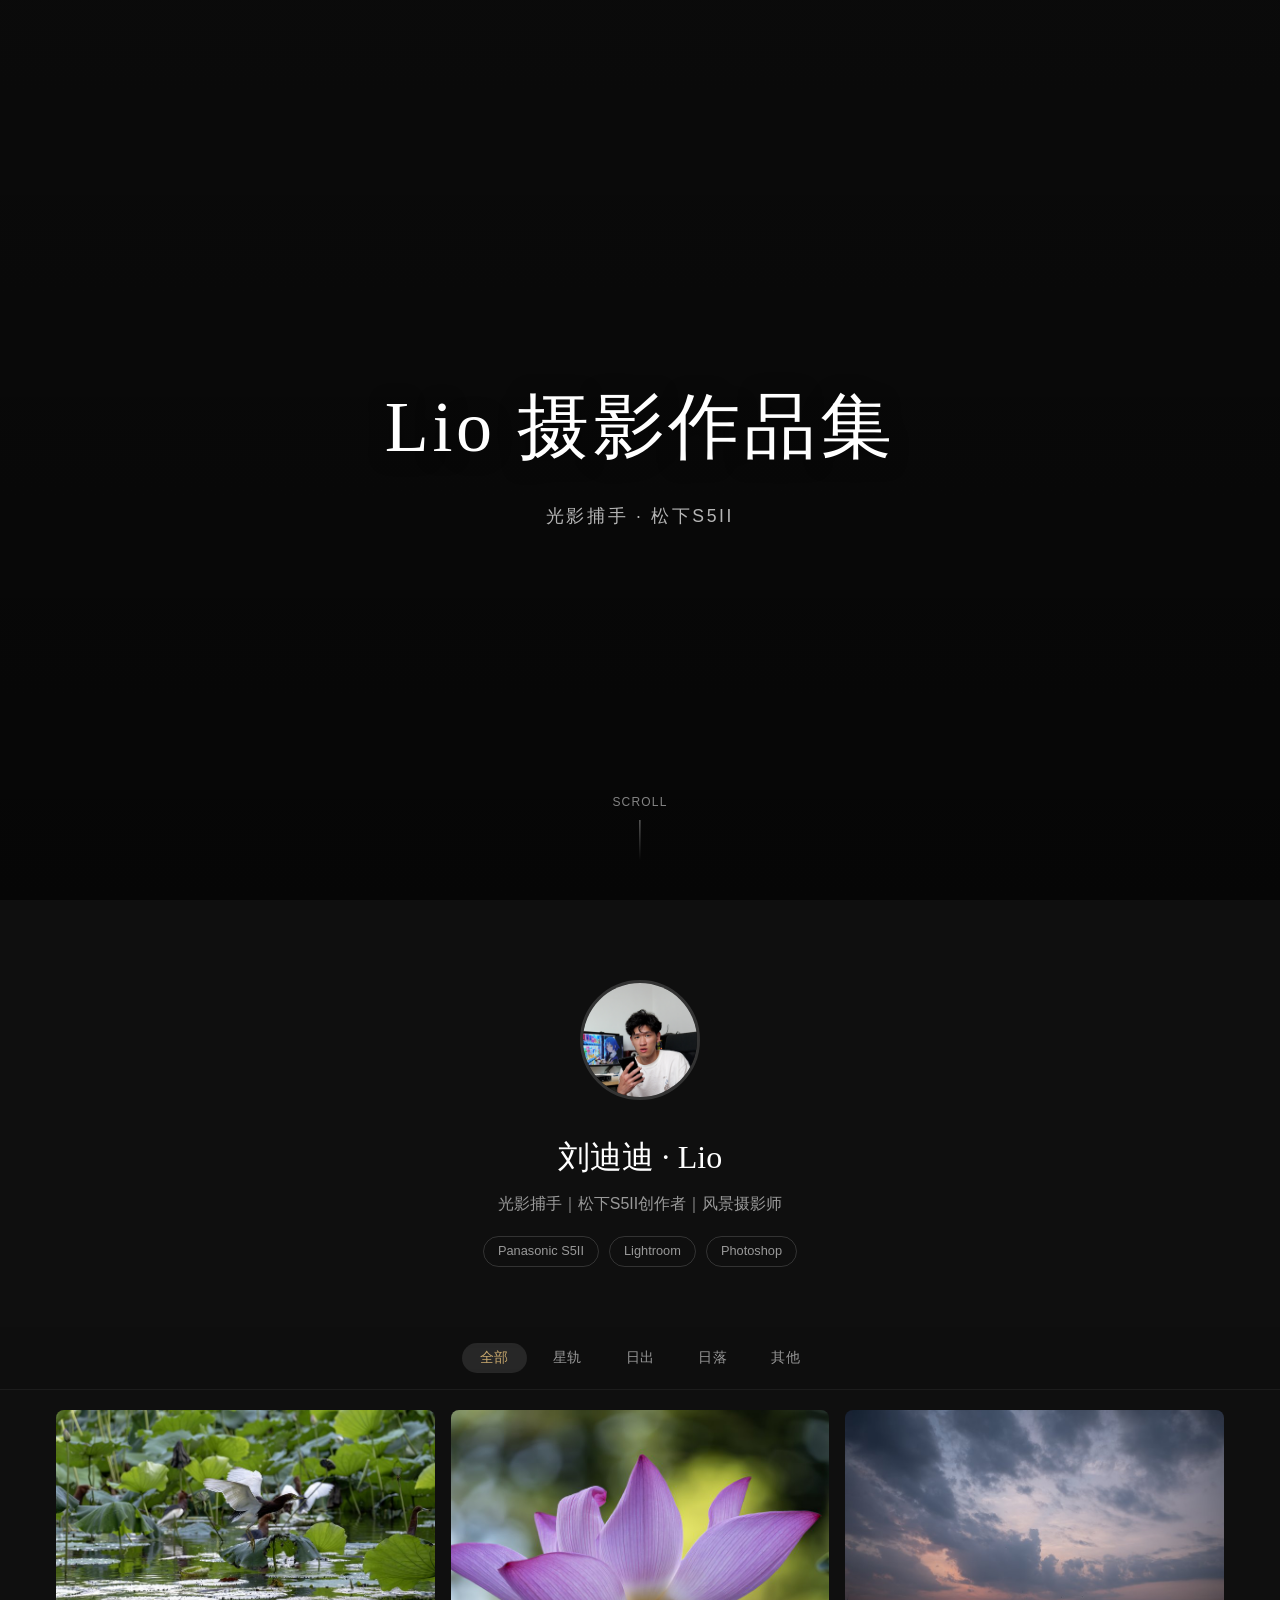
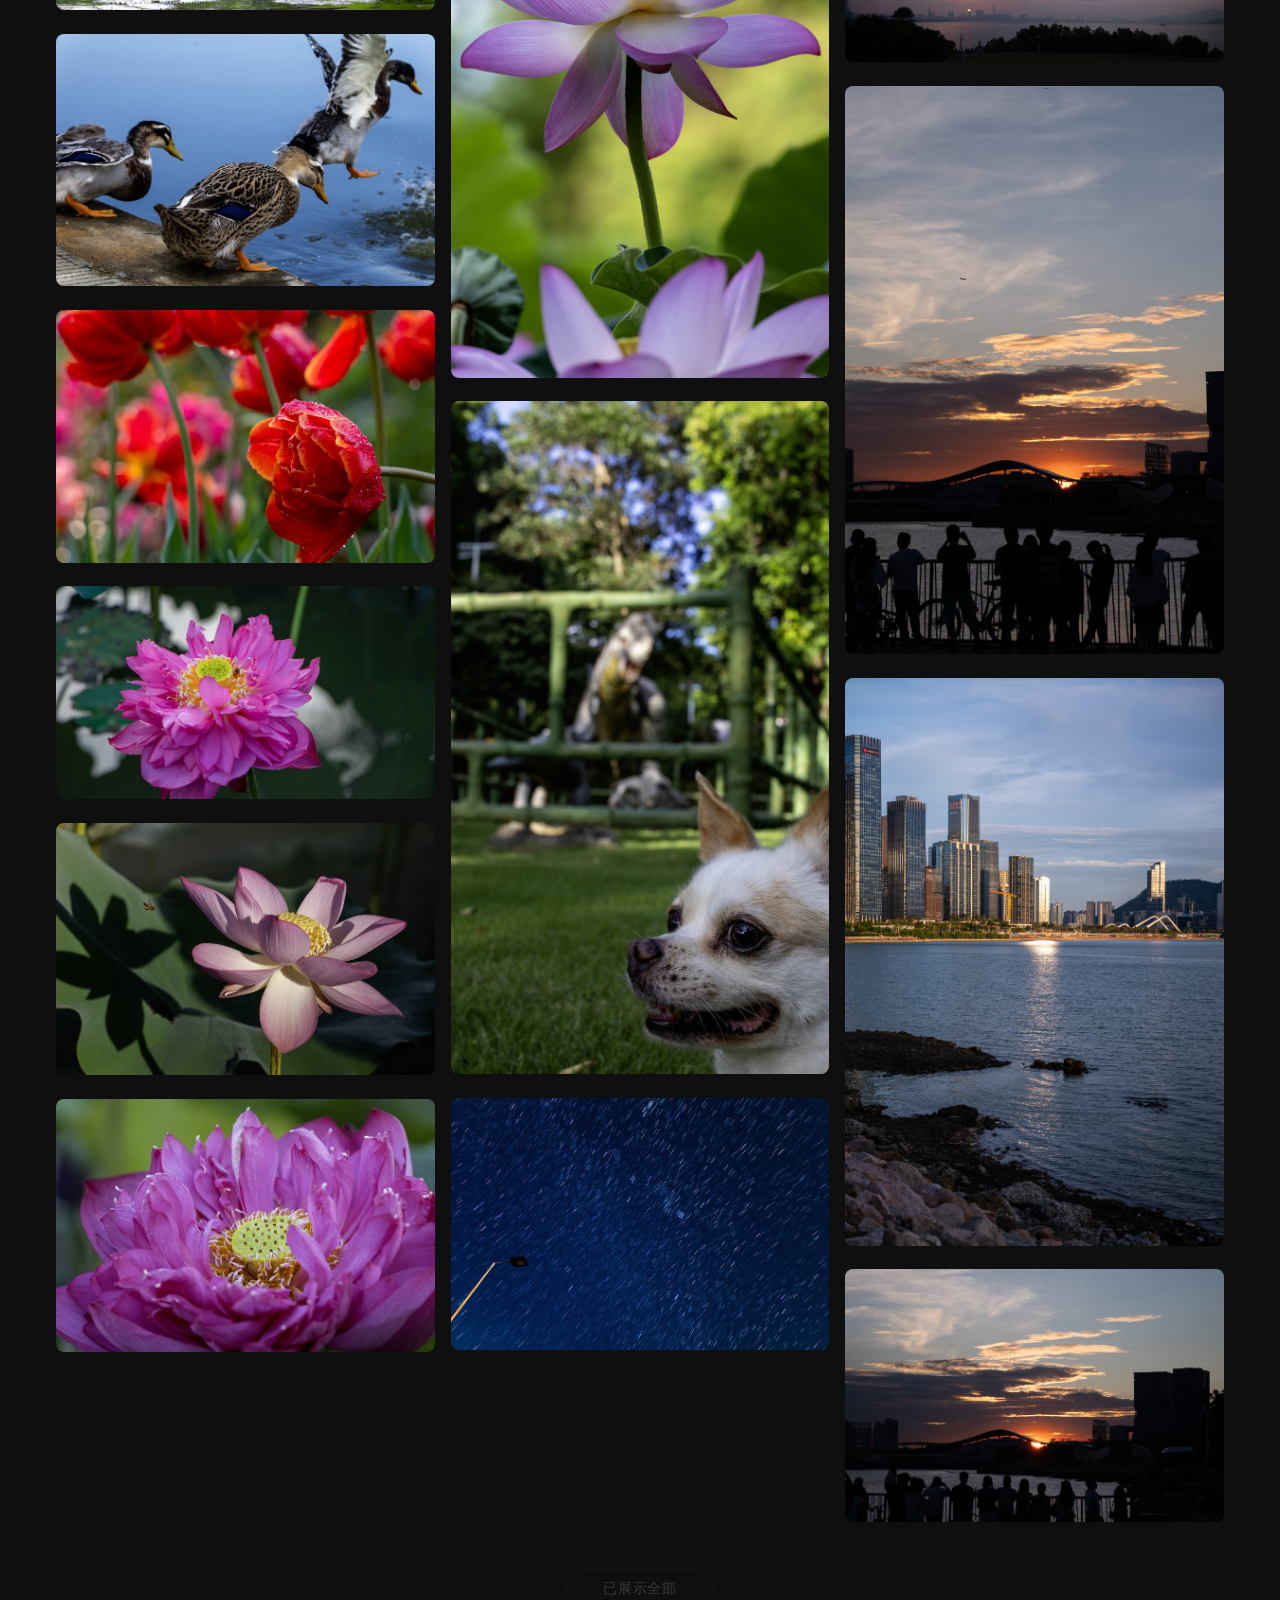
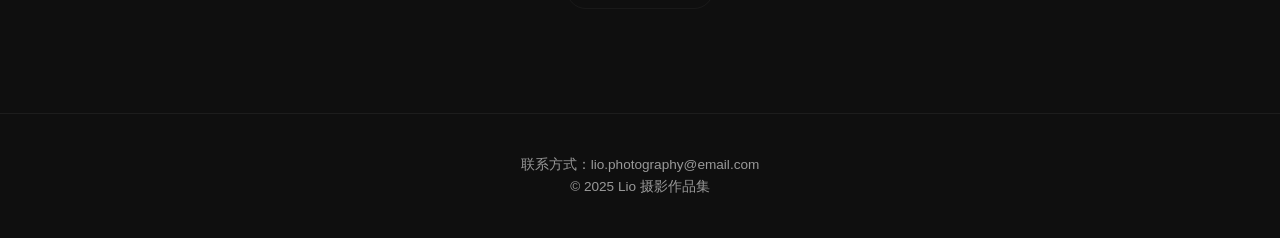
==== index.html @ 70a8d7dc "📷 Initial commit - Lio photography portfolio v2 - Clean/minimalist design with masonry layout - Cate" ====
<!DOCTYPE html>
<html lang="zh-CN">
<head>
  <meta charset="UTF-8">
  <meta name="viewport" content="width=device-width, initial-scale=1.0">
  <title>Lio 摄影作品集</title>
  <link rel="stylesheet" href="assets/style.css">
</head>
<body>

  <!-- Hero -->
  <section class="hero">
    <div class="hero-content">
      <h1>Lio 摄影作品集</h1>
      <p class="hero-subtitle">光影捕手 · 松下S5II</p>
    </div>
    <div class="scroll-hint">
      <span>Scroll</span>
      <div class="scroll-line"></div>
    </div>
  </section>

  <!-- About -->
  <section class="about">
    <img class="avatar" src="avatar.jpg" alt="Lio">
    <h2>刘迪迪 · Lio</h2>
    <p class="tagline">光影捕手｜松下S5II创作者｜风景摄影师</p>
    <div class="gear">
      <span class="gear-tag">Panasonic S5II</span>
      <span class="gear-tag">Lightroom</span>
      <span class="gear-tag">Photoshop</span>
    </div>
  </section>

  <!-- Filter Bar -->
  <div class="filter-bar" id="filterBar"></div>

  <!-- Gallery -->
  <section class="gallery-section">
    <div class="gallery" id="gallery"></div>
    <div class="load-more-wrap" id="loadMoreWrap">
      <button class="load-more-btn" id="loadMoreBtn">加载更多</button>
    </div>
  </section>

  <!-- Lightbox -->
  <div class="lightbox" id="lightbox">
    <button class="lightbox-close">&times;</button>
    <button class="lightbox-prev">&lsaquo;</button>
    <button class="lightbox-next">&rsaquo;</button>
    <img src="" alt="">
    <span class="lightbox-counter"></span>
  </div>

  <!-- Back to Top -->
  <button class="back-to-top" id="backToTop" aria-label="返回顶部">&uarr;</button>

  <!-- Footer -->
  <footer>
    <p>联系方式：<a href="mailto:lio.photography@email.com">lio.photography@email.com</a></p>
    <p>&copy; 2025 Lio 摄影作品集</p>
  </footer>

  <script src="assets/script.js"></script>
</body>
</html>
---- assets/style.css ----
/* === CSS Variables === */
:root {
  --bg: #0f0f0f;
  --card-bg: #1a1a1a;
  --text: #cccccc;
  --text-light: #999999;
  --text-heading: #ffffff;
  --accent: #c9a96e;
  --gap: 16px;
  --max-width: 1200px;
}

/* === Reset & Base === */
*, *::before, *::after { box-sizing: border-box; margin: 0; padding: 0; }

html { scroll-behavior: smooth; }

body {
  font-family: -apple-system, BlinkMacSystemFont, "Segoe UI", "PingFang SC", "Microsoft YaHei", sans-serif;
  background: var(--bg);
  color: var(--text);
  line-height: 1.6;
  -webkit-font-smoothing: antialiased;
}

a { color: inherit; text-decoration: none; }

/* === Hero === */
.hero {
  height: 100vh;
  background: url('../images/best2025.jpg') center/cover no-repeat;
  background-attachment: fixed;
  position: relative;
  display: flex;
  flex-direction: column;
  justify-content: center;
  align-items: center;
}

.hero::before {
  content: '';
  position: absolute;
  inset: 0;
  background: linear-gradient(to bottom, rgba(0,0,0,0.3), rgba(0,0,0,0.6));
}

.hero-content {
  position: relative;
  text-align: center;
  z-index: 1;
}

.hero h1 {
  font-family: Georgia, "Noto Serif SC", "Songti SC", serif;
  font-size: clamp(2.5rem, 6vw, 4.5rem);
  font-weight: 400;
  color: #fff;
  letter-spacing: 0.05em;
  text-shadow: 0 2px 20px rgba(0,0,0,0.5);
}

.hero-subtitle {
  margin-top: 16px;
  font-size: 1.1rem;
  color: rgba(255,255,255,0.7);
  letter-spacing: 0.15em;
}

.scroll-hint {
  position: absolute;
  bottom: 40px;
  left: 50%;
  transform: translateX(-50%);
  z-index: 1;
  display: flex;
  flex-direction: column;
  align-items: center;
  gap: 8px;
  animation: float 2s ease-in-out infinite;
  cursor: pointer;
}

.scroll-hint span {
  font-size: 0.75rem;
  letter-spacing: 0.1em;
  color: rgba(255,255,255,0.5);
  text-transform: uppercase;
}

.scroll-line {
  width: 1px;
  height: 40px;
  background: linear-gradient(to bottom, rgba(255,255,255,0.5), transparent);
}

@keyframes float {
  0%, 100% { transform: translateX(-50%) translateY(0); }
  50% { transform: translateX(-50%) translateY(8px); }
}

/* === About === */
.about {
  text-align: center;
  padding: 80px 20px 60px;
}

.about .avatar {
  width: 120px;
  height: 120px;
  border-radius: 50%;
  object-fit: cover;
  border: 3px solid rgba(255,255,255,0.15);
  margin-bottom: 24px;
}

.about h2 {
  font-family: Georgia, "Noto Serif SC", serif;
  font-size: 2rem;
  font-weight: 400;
  color: var(--text-heading);
  margin-bottom: 8px;
}

.about .tagline {
  color: var(--text-light);
  font-size: 1rem;
  margin-bottom: 20px;
}

.about .gear {
  display: inline-flex;
  gap: 10px;
  flex-wrap: wrap;
  justify-content: center;
}

.about .gear-tag {
  padding: 4px 14px;
  border: 1px solid rgba(255,255,255,0.15);
  border-radius: 100px;
  font-size: 0.8rem;
  color: var(--text-light);
}

/* === Filter Bar === */
.filter-bar {
  position: sticky;
  top: 0;
  z-index: 10;
  display: flex;
  justify-content: center;
  gap: 8px;
  padding: 16px 20px;
  background: rgba(15,15,15,0.85);
  backdrop-filter: blur(12px);
  -webkit-backdrop-filter: blur(12px);
  border-bottom: 1px solid rgba(255,255,255,0.06);
  flex-wrap: wrap;
  transition: box-shadow 0.3s;
}

.filter-bar.scrolled {
  box-shadow: 0 1px 20px rgba(0,0,0,0.5);
}

.filter-btn {
  padding: 6px 18px;
  border: none;
  background: transparent;
  color: var(--text-light);
  font-size: 0.85rem;
  cursor: pointer;
  border-radius: 100px;
  letter-spacing: 0.03em;
  transition: all 0.25s;
  font-family: inherit;
}

.filter-btn:hover { color: #fff; }

.filter-btn.active {
  background: rgba(255,255,255,0.1);
  color: var(--accent);
}

/* === Gallery === */
.gallery-section {
  padding: 20px var(--gap);
  max-width: var(--max-width);
  margin: 0 auto;
}

.gallery {
  column-count: 3;
  column-gap: var(--gap);
}

@media (max-width: 900px) {
  .gallery { column-count: 2; }
}

@media (max-width: 560px) {
  .gallery { column-count: 1; }
}

.gallery-item {
  -webkit-column-break-inside: avoid;
  page-break-inside: avoid;
  break-inside: avoid;
  display: inline-block;
  width: 100%;
  margin-bottom: var(--gap);
  position: relative;
  border-radius: 8px;
  overflow: hidden;
  cursor: pointer;
  background: linear-gradient(90deg, #1a1a1a 25%, #222 50%, #1a1a1a 75%);
  background-size: 200% 100%;
  animation: shimmer 1.5s infinite;
  transition: opacity 0.4s, transform 0.4s;
  min-height: 200px;
}

.gallery-item.loaded {
  animation: none;
  background: var(--card-bg);
}

.gallery-item.hidden {
  opacity: 0;
  transform: translateY(12px);
  pointer-events: none;
}

.gallery-item img {
  width: 100%;
  height: auto;
  display: block;
  transition: transform 0.5s, opacity 0.3s;
  opacity: 0;
}

.gallery-item img.loaded {
  opacity: 1;
}

@keyframes shimmer {
  0% { background-position: -200% 0; }
  100% { background-position: 200% 0; }
}

.gallery-item:hover img {
  transform: scale(1.04);
}

.gallery-item .overlay {
  position: absolute;
  inset: 0;
  background: linear-gradient(to top, rgba(0,0,0,0.7) 0%, transparent 50%);
  opacity: 0;
  transition: opacity 0.3s;
  display: flex;
  align-items: flex-end;
  padding: 20px;
}

.gallery-item:hover .overlay {
  opacity: 1;
}

.overlay .info {
  color: #fff;
}

.overlay .info .title {
  font-size: 1rem;
  font-weight: 500;
}

.overlay .info .date {
  font-size: 0.75rem;
  color: rgba(255,255,255,0.6);
  margin-top: 2px;
}

/* === Lightbox === */
.lightbox {
  position: fixed;
  inset: 0;
  z-index: 100;
  background: rgba(0,0,0,0.92);
  display: flex;
  justify-content: center;
  align-items: center;
  opacity: 0;
  visibility: hidden;
  transition: opacity 0.3s, visibility 0.3s;
  backdrop-filter: blur(8px);
}

.lightbox.open {
  opacity: 1;
  visibility: visible;
}

.lightbox img {
  max-width: 90vw;
  max-height: 85vh;
  object-fit: contain;
  border-radius: 4px;
  box-shadow: 0 4px 60px rgba(0,0,0,0.6);
}

.lightbox-close {
  position: absolute;
  top: 20px;
  right: 24px;
  font-size: 2rem;
  color: rgba(255,255,255,0.7);
  background: none;
  border: none;
  cursor: pointer;
  z-index: 2;
  transition: color 0.2s;
  line-height: 1;
}

.lightbox-close:hover { color: #fff; }

.lightbox-prev,
.lightbox-next {
  position: absolute;
  top: 50%;
  transform: translateY(-50%);
  font-size: 2rem;
  color: rgba(255,255,255,0.6);
  background: none;
  border: none;
  cursor: pointer;
  padding: 20px;
  transition: color 0.2s;
  z-index: 2;
}

.lightbox-prev:hover,
.lightbox-next:hover { color: #fff; }

.lightbox-prev { left: 8px; }
.lightbox-next { right: 8px; }

.lightbox-counter {
  position: absolute;
  bottom: 24px;
  left: 50%;
  transform: translateX(-50%);
  font-size: 0.8rem;
  color: rgba(255,255,255,0.5);
  letter-spacing: 0.05em;
}

/* === Load More === */
.load-more-wrap {
  text-align: center;
  padding: 24px 0;
}

.load-more-btn {
  padding: 10px 36px;
  border: 1px solid rgba(255,255,255,0.15);
  border-radius: 100px;
  background: transparent;
  color: var(--text-light);
  font-size: 0.85rem;
  cursor: pointer;
  font-family: inherit;
  letter-spacing: 0.05em;
  transition: all 0.25s;
}

.load-more-btn:hover {
  border-color: rgba(255,255,255,0.3);
  color: #fff;
}

.load-more-btn:disabled {
  opacity: 0.3;
  cursor: default;
}

/* === Footer === */
footer {
  text-align: center;
  padding: 40px 20px;
  color: var(--text-light);
  font-size: 0.85rem;
  border-top: 1px solid rgba(255,255,255,0.06);
  margin-top: 60px;
}

footer a:hover { color: var(--accent); }

/* === Back to Top === */
.back-to-top {
  position: fixed;
  bottom: 28px;
  right: 28px;
  width: 40px;
  height: 40px;
  border-radius: 50%;
  background: rgba(255,255,255,0.08);
  border: 1px solid rgba(255,255,255,0.12);
  color: rgba(255,255,255,0.6);
  font-size: 1.2rem;
  cursor: pointer;
  display: flex;
  align-items: center;
  justify-content: center;
  opacity: 0;
  visibility: hidden;
  transition: all 0.3s;
  z-index: 20;
  backdrop-filter: blur(8px);
}

.back-to-top.visible {
  opacity: 1;
  visibility: visible;
}

.back-to-top:hover {
  background: rgba(255,255,255,0.15);
  color: #fff;
}
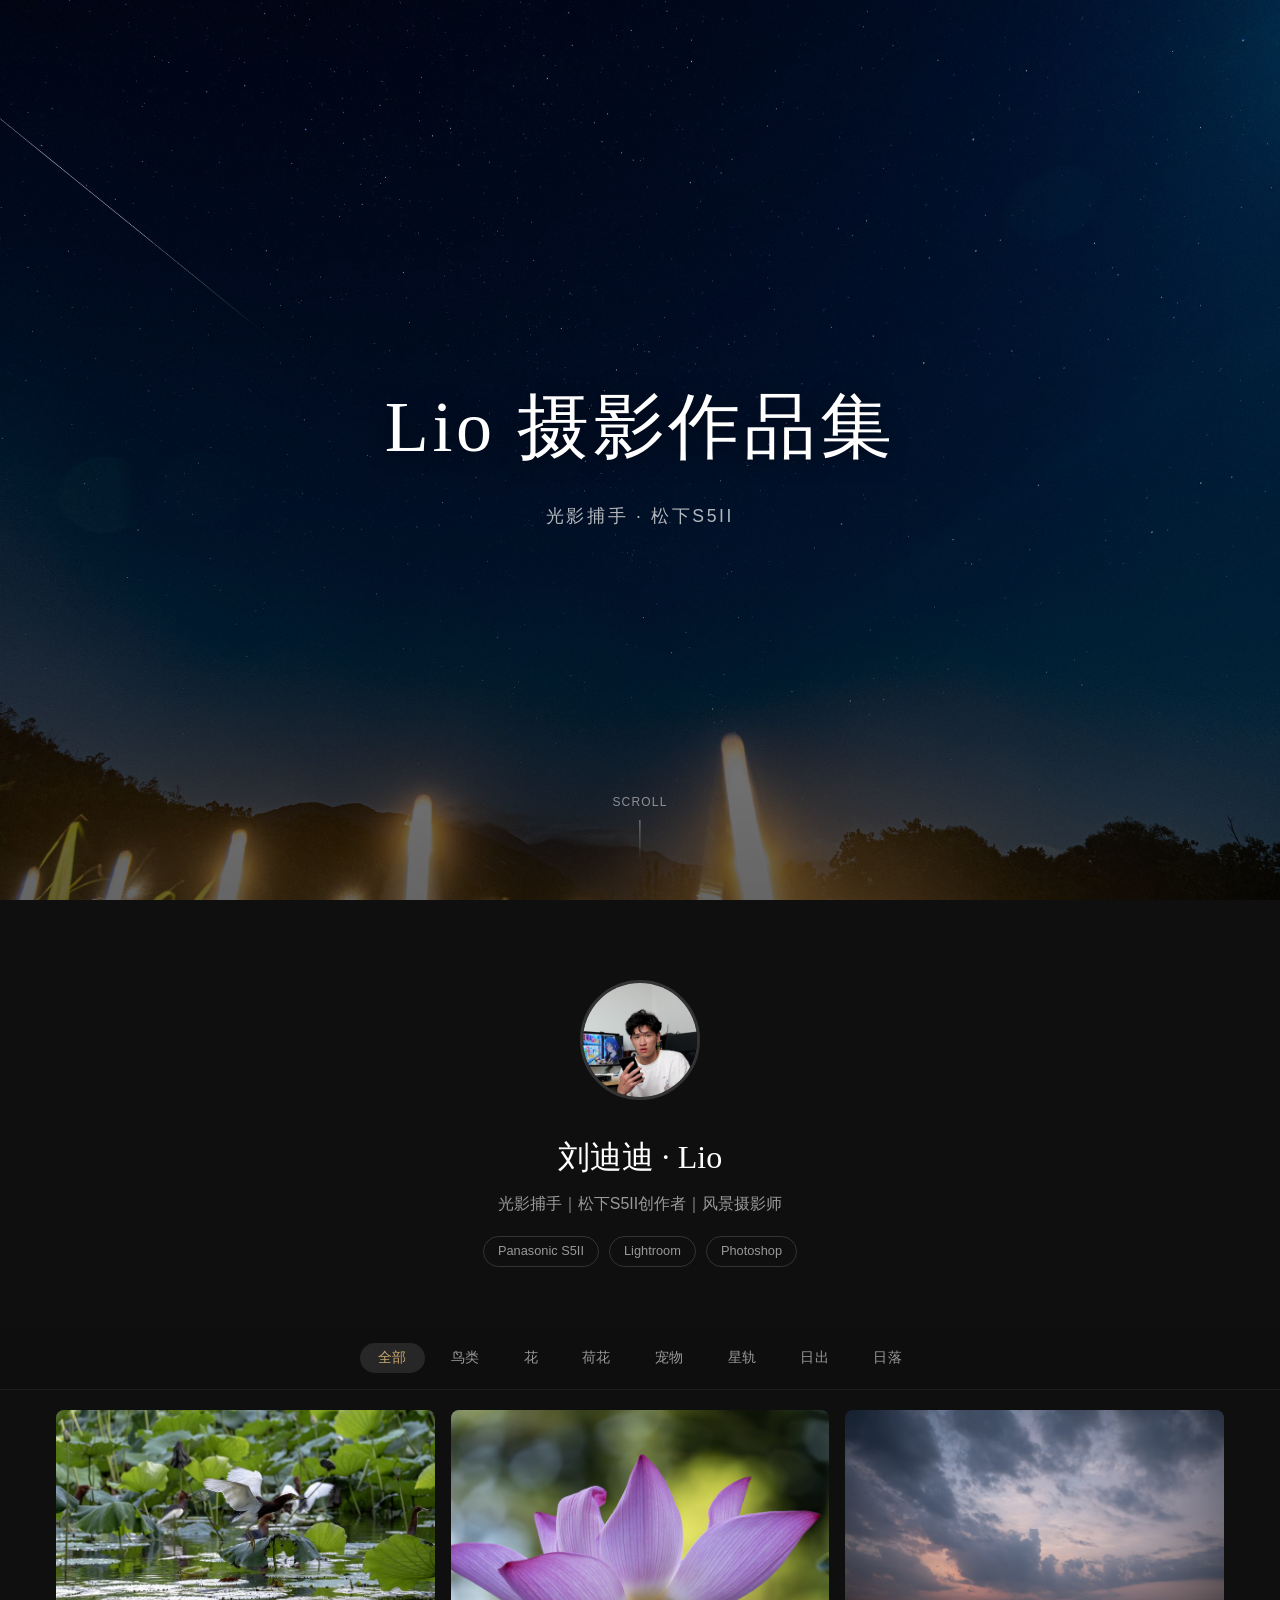
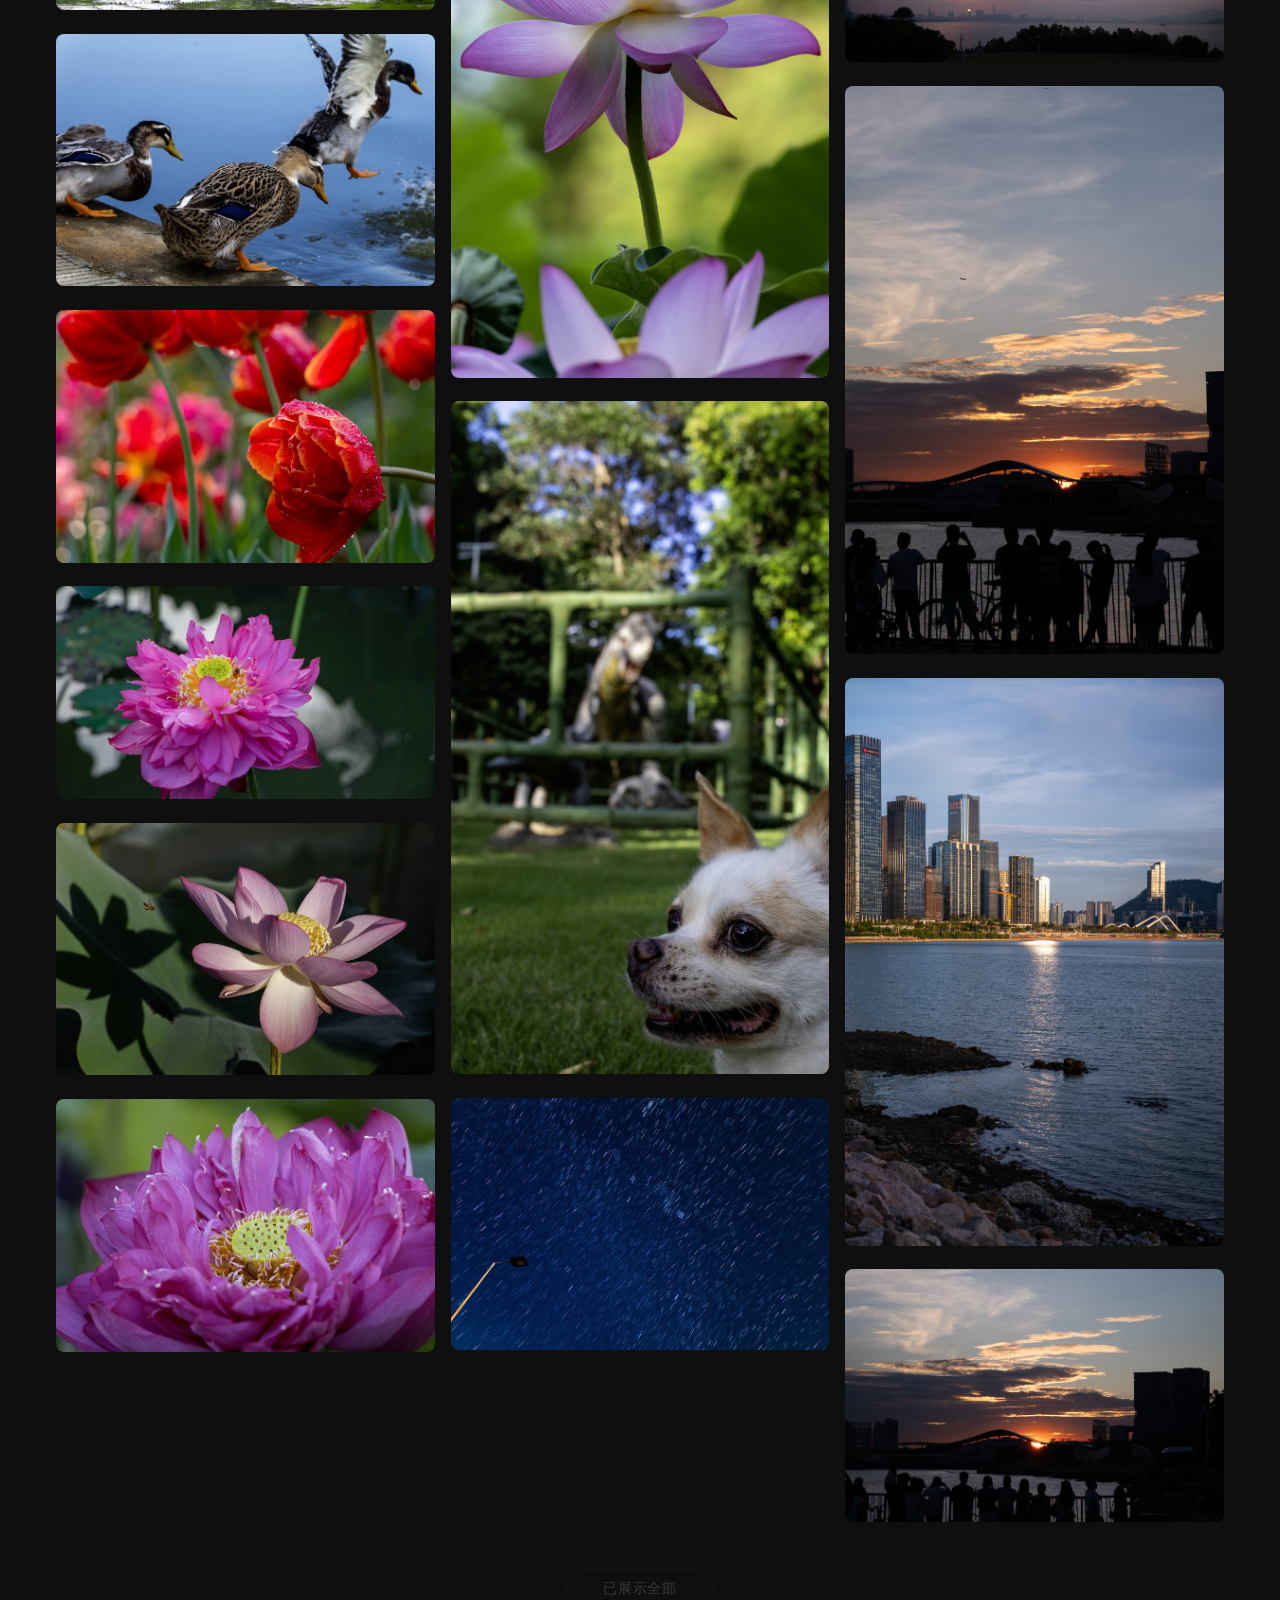
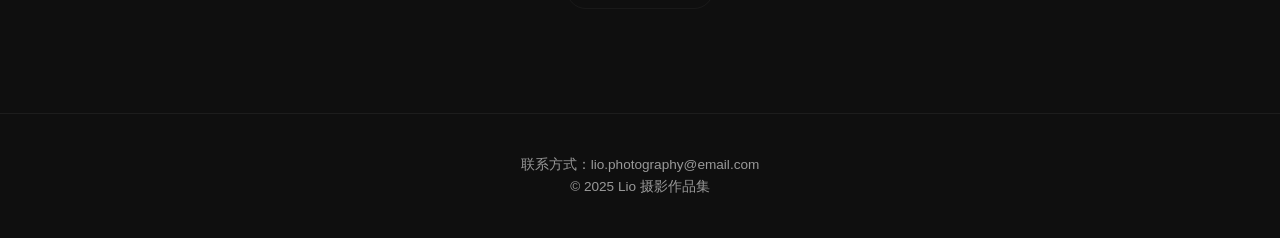
==== commit ba7886ec: "📷 合并冲突解决 + 优化: 分类修正、Hero压缩21MB→0.4MB、SEO标签" ====
--- a/index.html
+++ b/index.html
@@ -3,7 +3,14 @@
 <head>
   <meta charset="UTF-8">
   <meta name="viewport" content="width=device-width, initial-scale=1.0">
-  <title>Lio 摄影作品集</title>
+  <title>Lio 摄影作品集 · 松下S5II</title>
+  <meta name="description" content="Lio 刘迪迪的摄影作品集。松下S5II创作者，专注于风景、星轨、日出日落、荷花、鸟类等自然摄影。">
+  <meta property="og:title" content="Lio 摄影作品集">
+  <meta property="og:description" content="光影捕手 · 松下S5II创作者 · 风景摄影师">
+  <meta property="og:image" content="images/best2025-hero.jpg">
+  <meta property="og:type" content="website">
+  <meta name="twitter:card" content="summary_large_image">
+  <link rel="icon" href="data:image/svg+xml,<svg xmlns='http://www.w3.org/2000/svg' viewBox='0 0 100 100'><text y='.9em' font-size='90'>📷</text></svg>">
   <link rel="stylesheet" href="assets/style.css">
 </head>
 <body>
--- a/assets/style.css
+++ b/assets/style.css
@@ -28,7 +28,7 @@
 /* === Hero === */
 .hero {
   height: 100vh;
-  background: url('../images/best2025.jpg') center/cover no-repeat;
+  background: url('../images/best2025-hero.jpg') center/cover no-repeat;
   background-attachment: fixed;
   position: relative;
   display: flex;
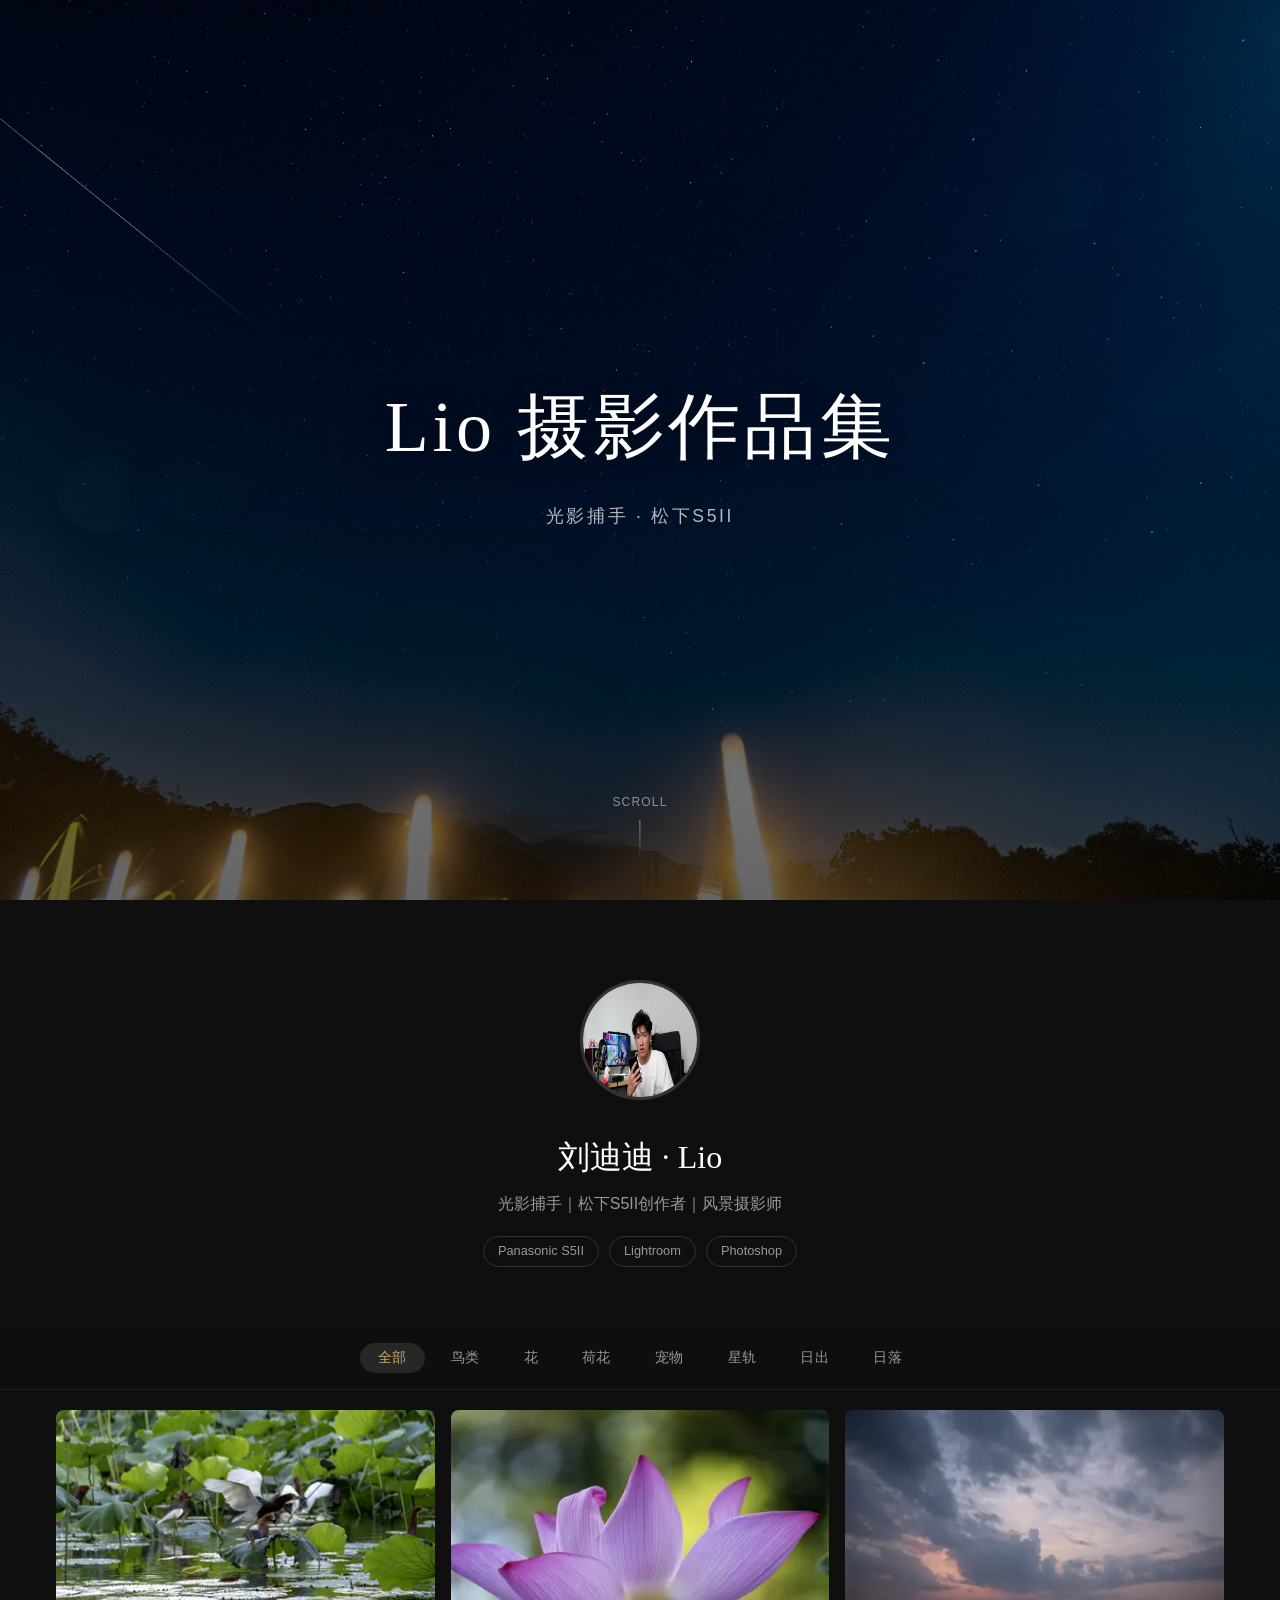
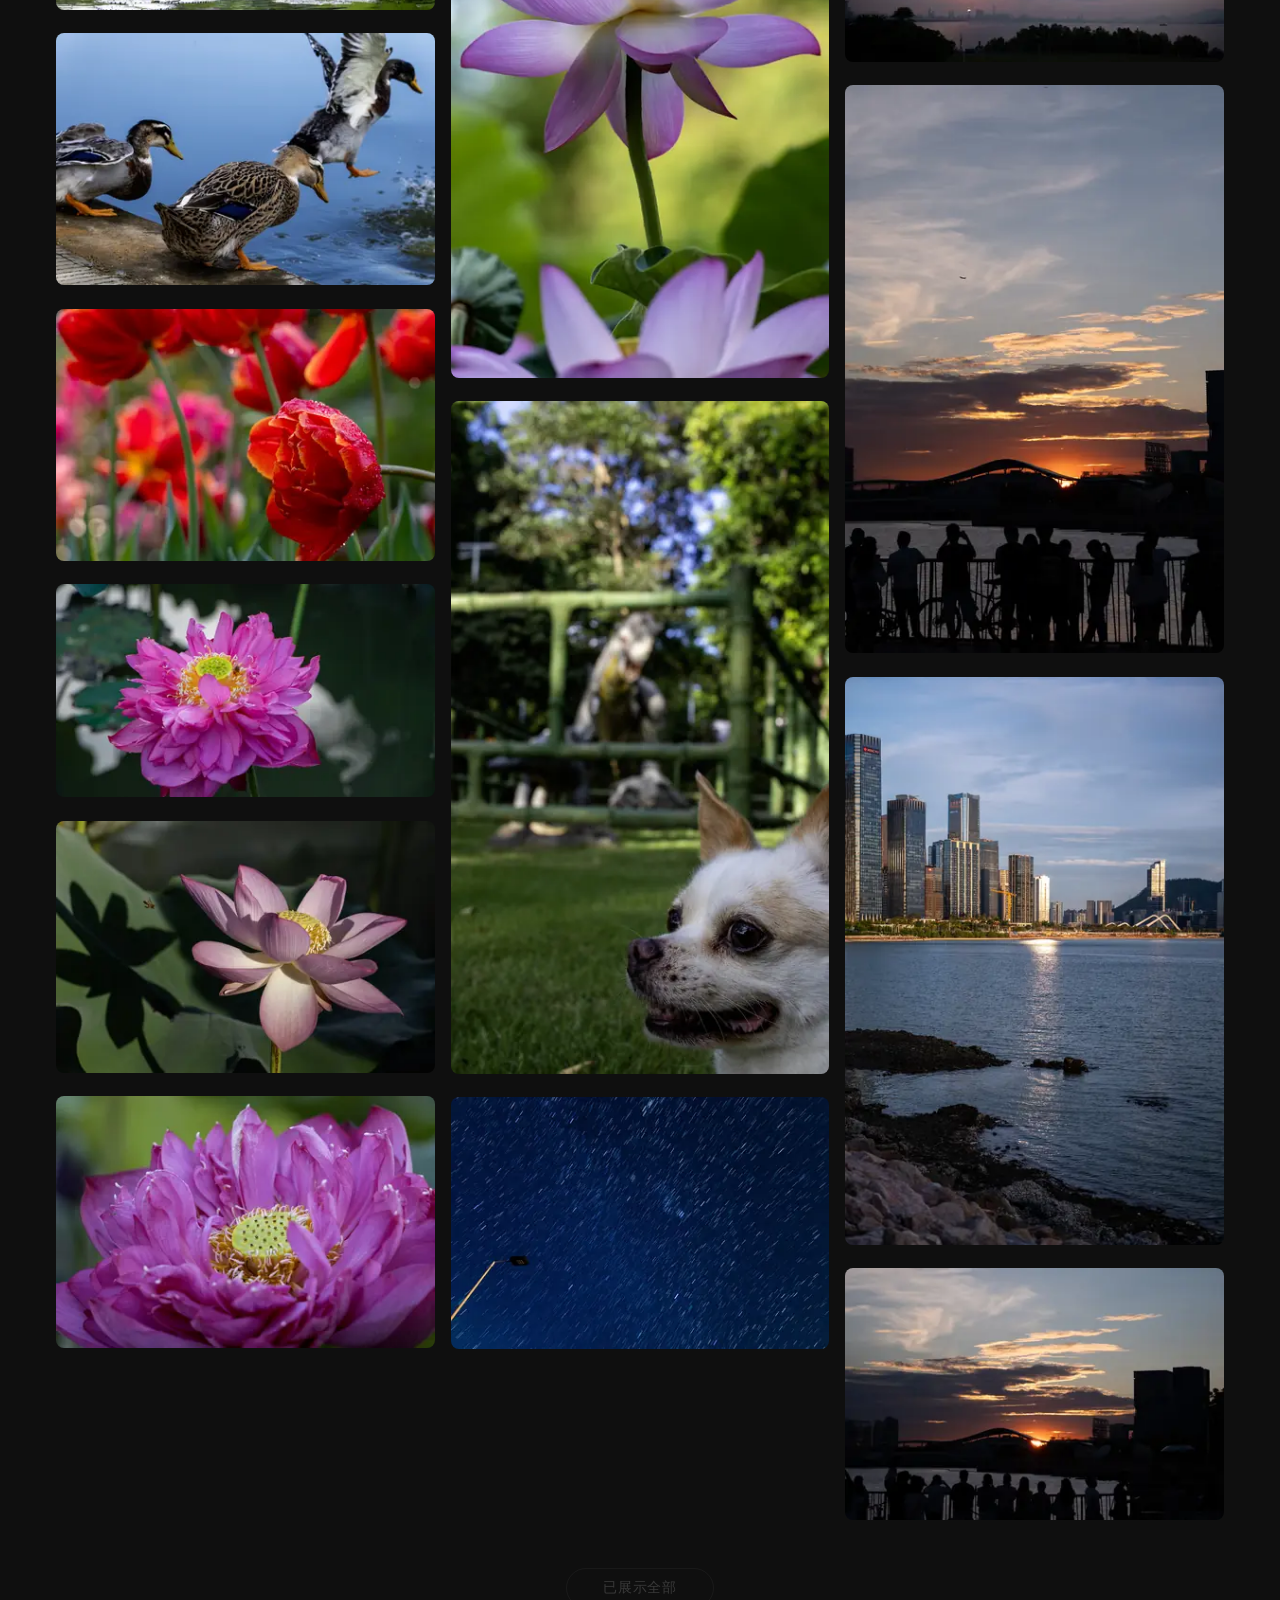
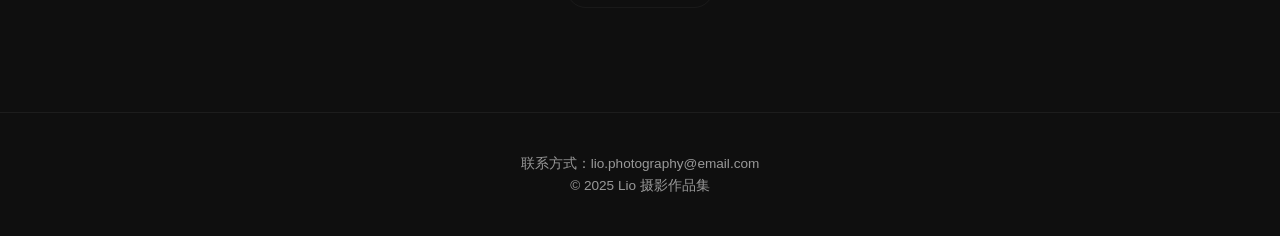
==== commit 83192d83: "⚡ 压缩头像: 1369KB→18KB WebP + 添加JPG降级" ====
--- a/index.html
+++ b/index.html
@@ -29,7 +29,7 @@
 
   <!-- About -->
   <section class="about">
-    <img class="avatar" src="avatar.jpg" alt="Lio">
+    <img class="avatar" src="avatar.webp" alt="Lio" onerror="this.src='avatar-opt.jpg'">
     <h2>刘迪迪 · Lio</h2>
     <p class="tagline">光影捕手｜松下S5II创作者｜风景摄影师</p>
     <div class="gear">
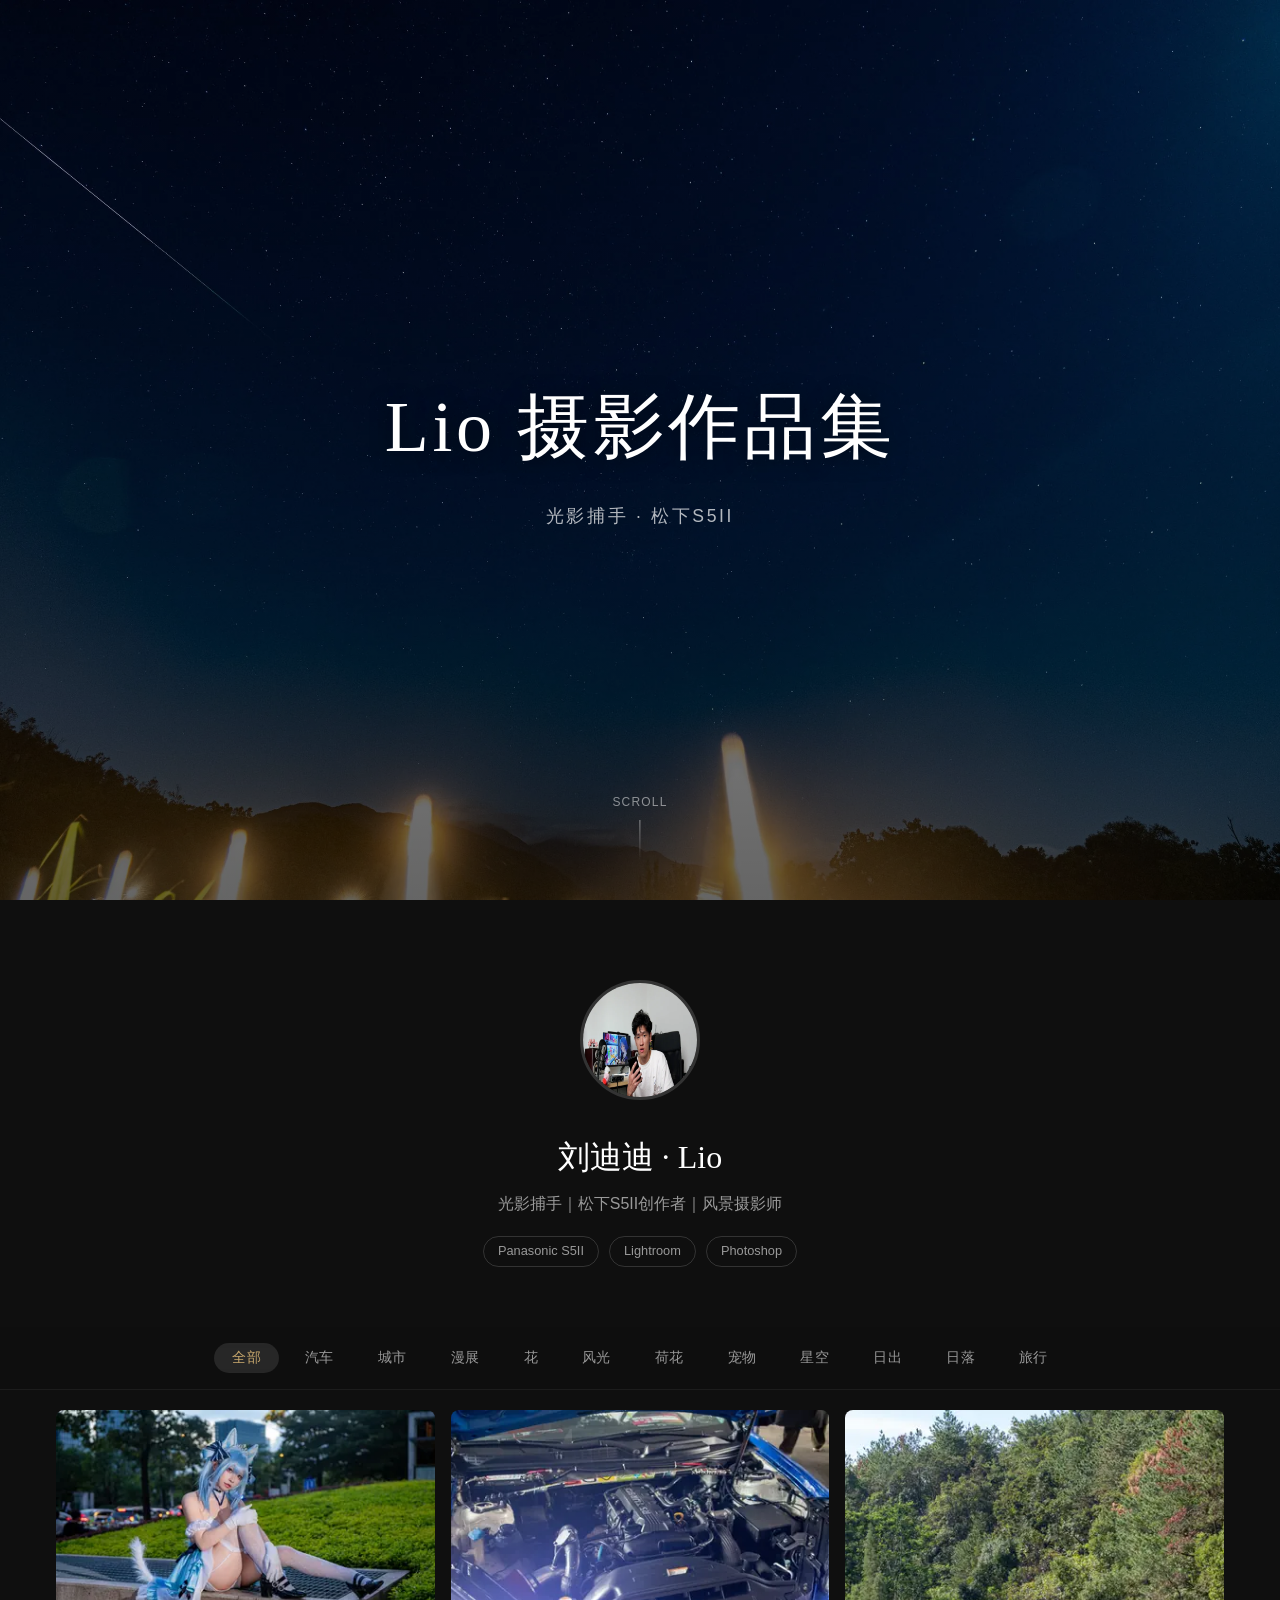
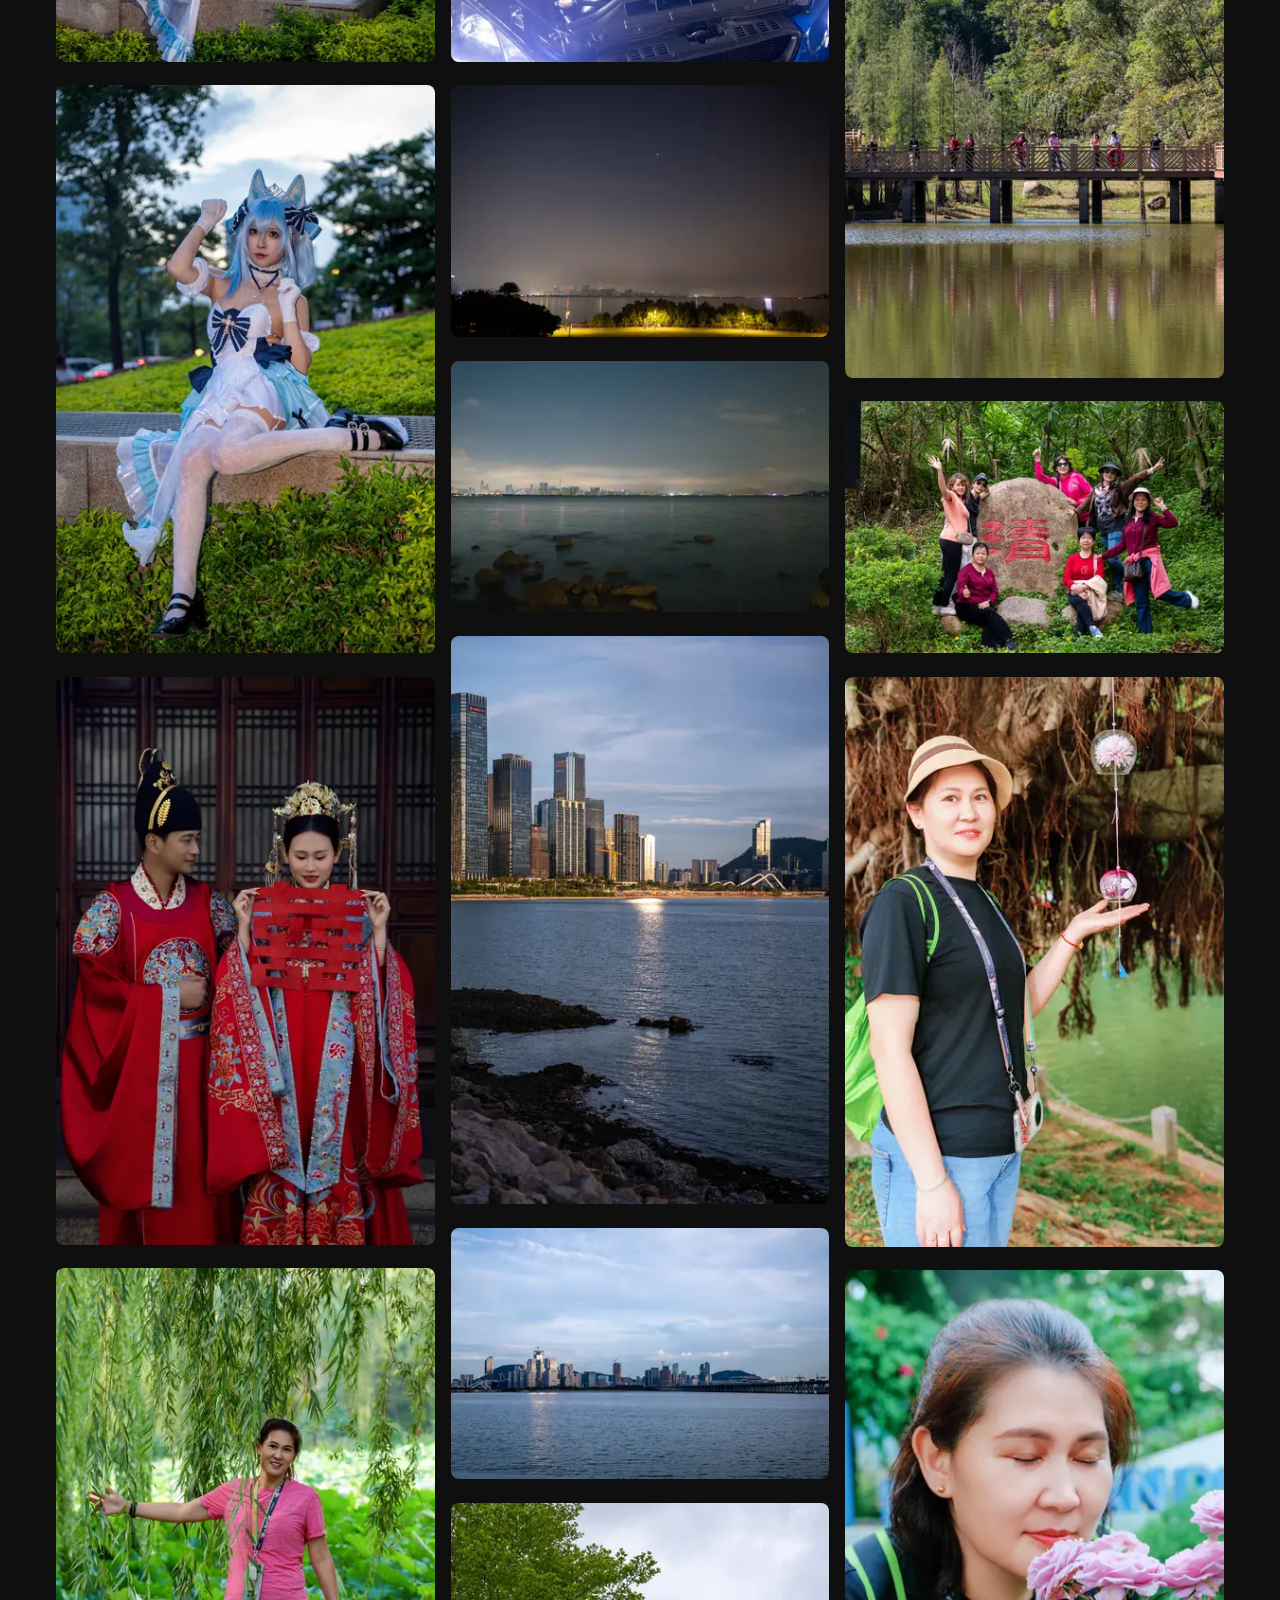
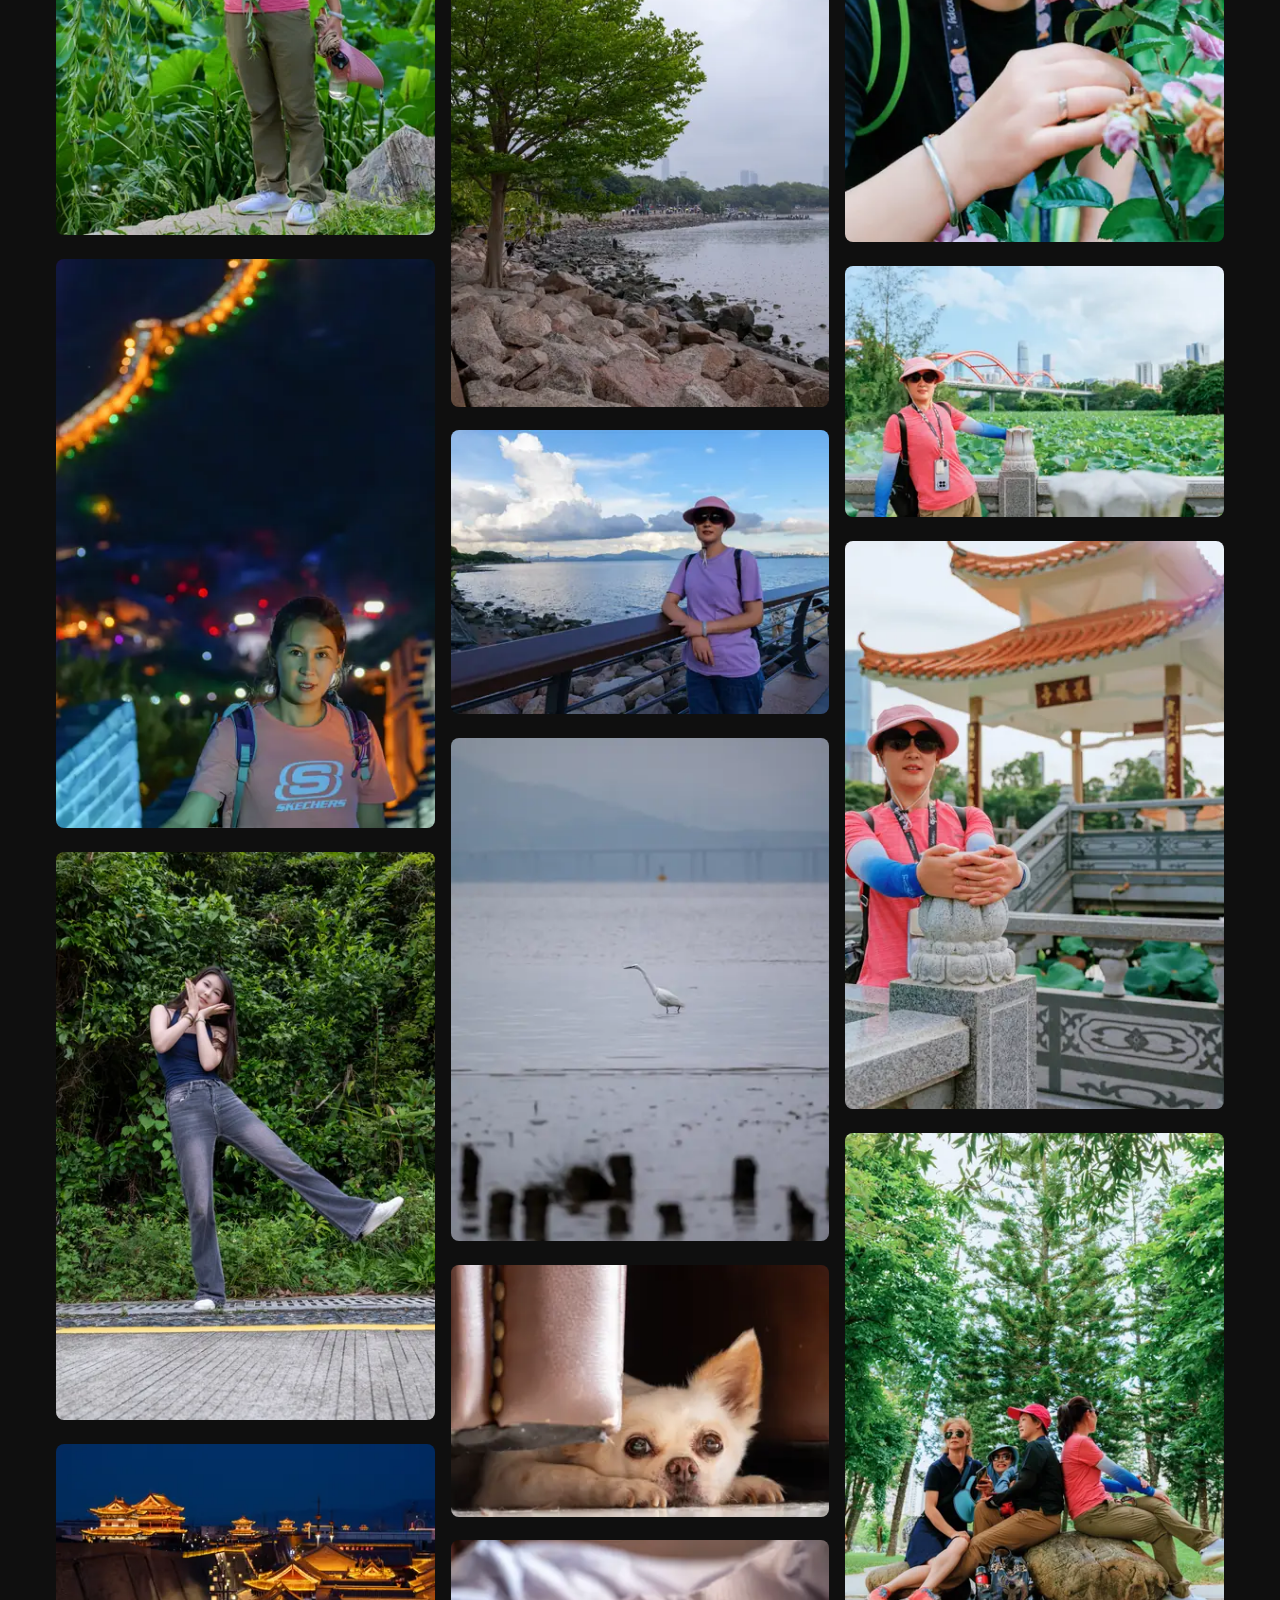
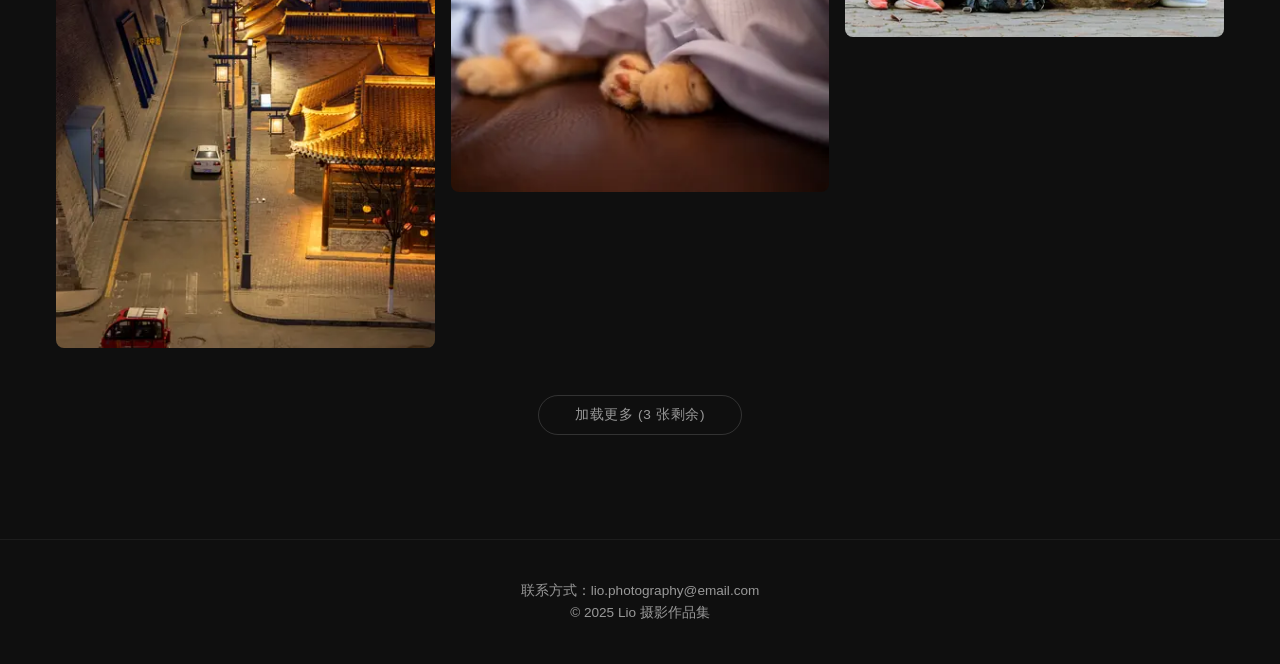
==== commit 86a0dc96: "📷 作品集换血: 13张→27张 覆盖11个分类 新选片来自NAS LR高评分作品:   日出×2 日落×3 荷花×3 城市×3 风光×3   星空×2 旅行×4 花×2 汽车×2 宠物×2 漫展×2" ====
--- a/index.html
+++ b/index.html
@@ -7,7 +7,7 @@
   <meta name="description" content="Lio 刘迪迪的摄影作品集。松下S5II创作者，专注于风景、星轨、日出日落、荷花、鸟类等自然摄影。">
   <meta property="og:title" content="Lio 摄影作品集">
   <meta property="og:description" content="光影捕手 · 松下S5II创作者 · 风景摄影师">
-  <meta property="og:image" content="images/best2025-hero.jpg">
+  <meta property="og:image" content="images/best2025-hero.webp">
   <meta property="og:type" content="website">
   <meta name="twitter:card" content="summary_large_image">
   <link rel="icon" href="data:image/svg+xml,<svg xmlns='http://www.w3.org/2000/svg' viewBox='0 0 100 100'><text y='.9em' font-size='90'>📷</text></svg>">
--- a/assets/style.css
+++ b/assets/style.css
@@ -28,7 +28,7 @@
 /* === Hero === */
 .hero {
   height: 100vh;
-  background: url('../images/best2025-hero.jpg') center/cover no-repeat;
+  background: url('../images/best2025-hero.webp') center/cover no-repeat;
   background-attachment: fixed;
   position: relative;
   display: flex;
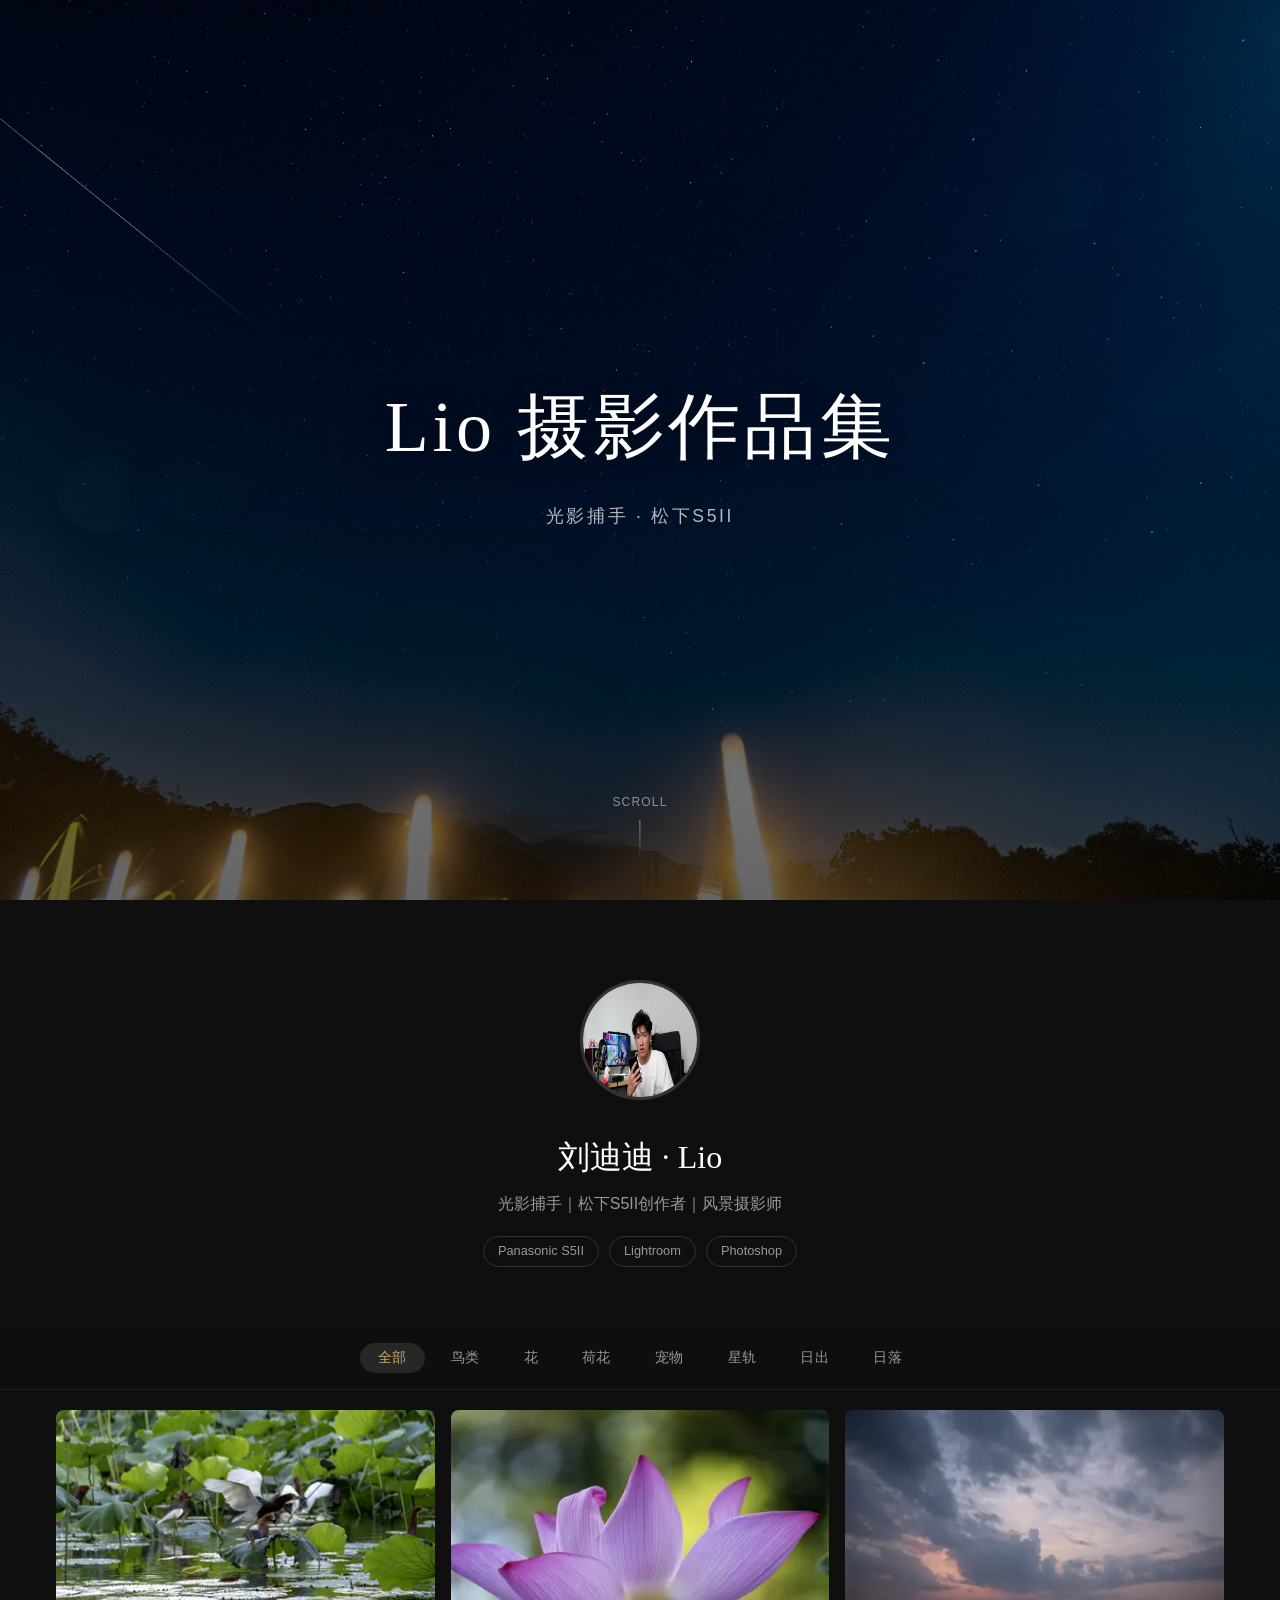
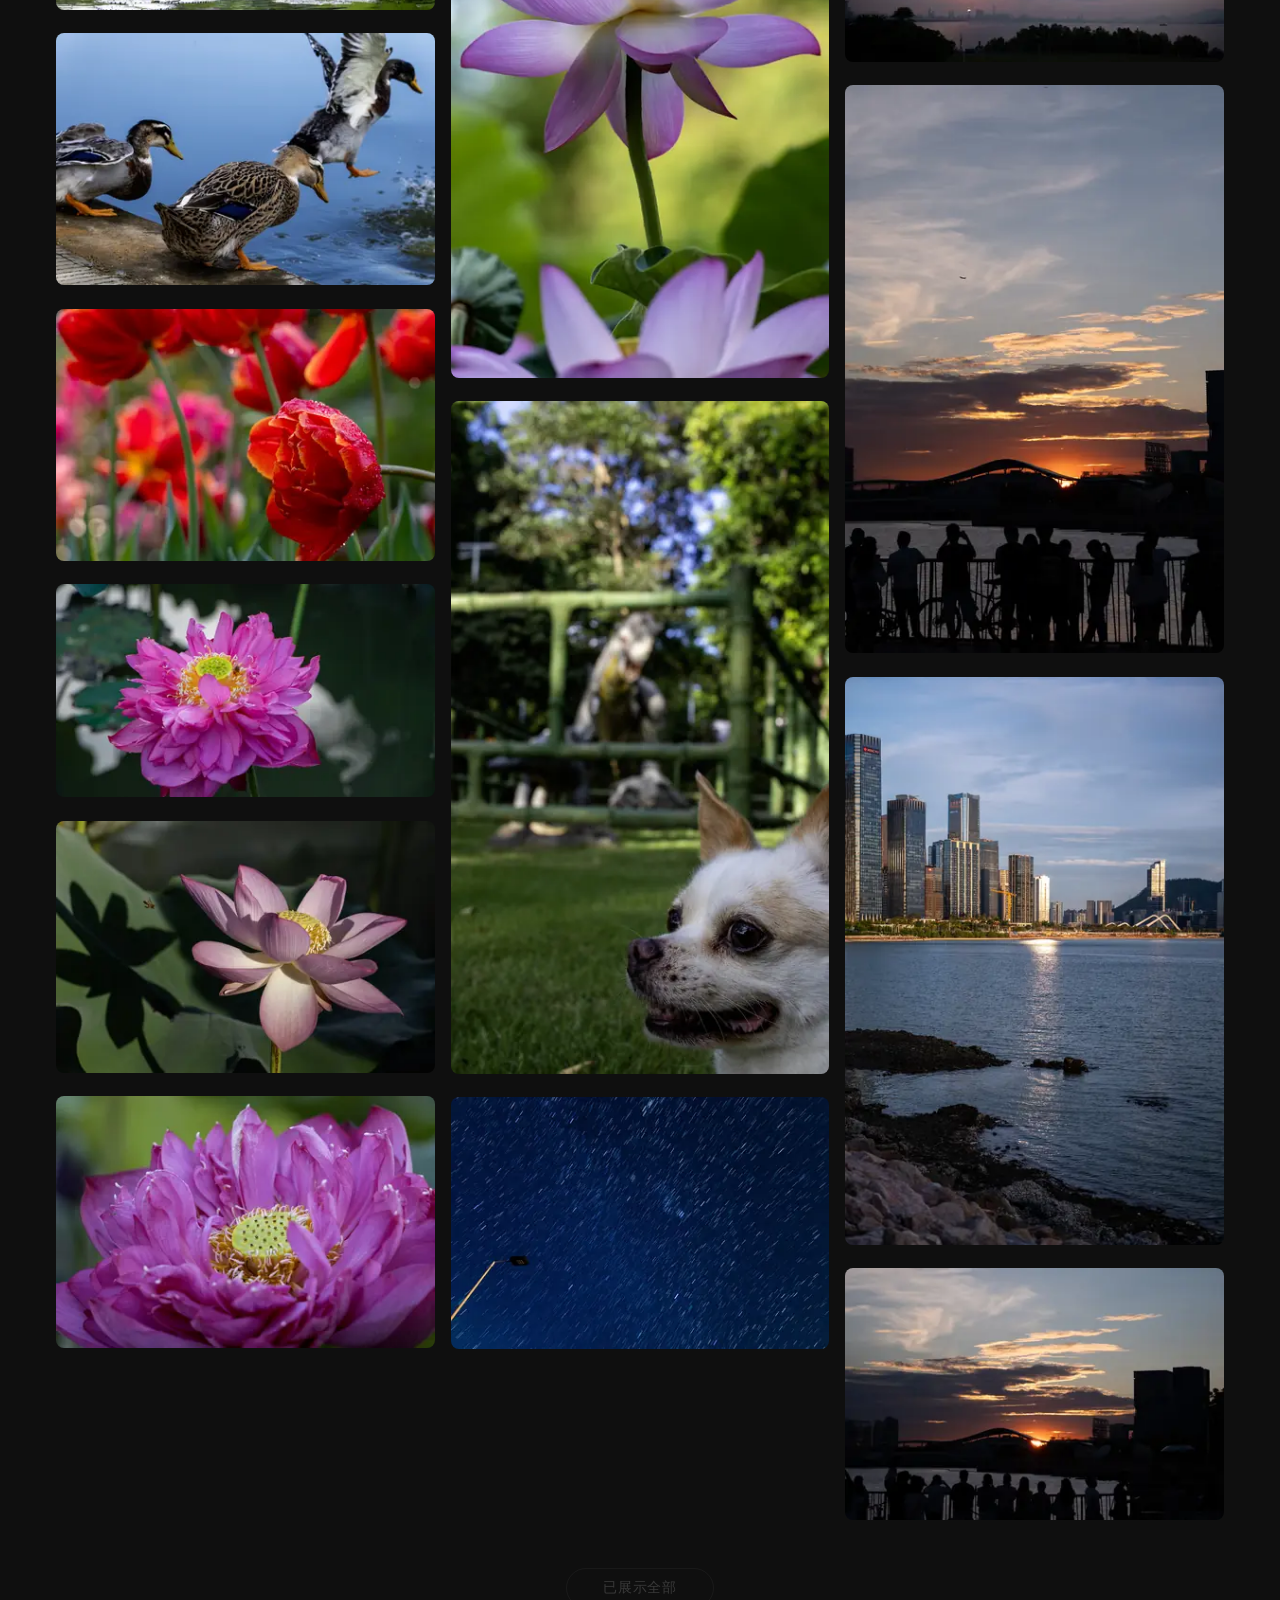
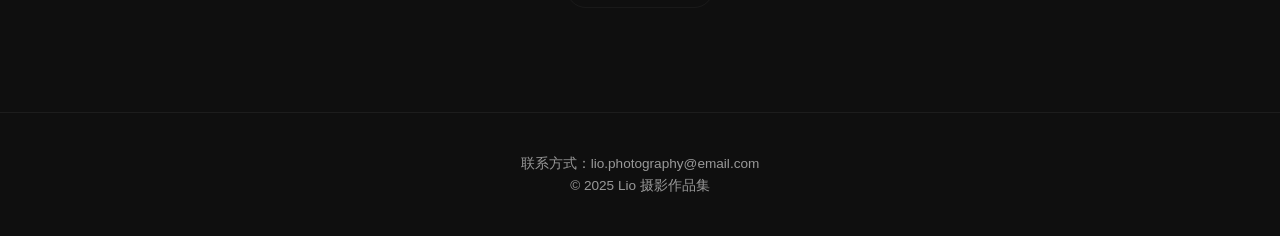
==== commit e9aff396: "Revert "📷 作品集换血: 13张→27张 覆盖11个分类" This reverts commit 86a0dc96212c3132fce6ca391cf7de2d8583ff26." ====
--- a/index.html
+++ b/index.html
@@ -7,7 +7,7 @@
   <meta name="description" content="Lio 刘迪迪的摄影作品集。松下S5II创作者，专注于风景、星轨、日出日落、荷花、鸟类等自然摄影。">
   <meta property="og:title" content="Lio 摄影作品集">
   <meta property="og:description" content="光影捕手 · 松下S5II创作者 · 风景摄影师">
-  <meta property="og:image" content="images/best2025-hero.webp">
+  <meta property="og:image" content="images/best2025-hero.jpg">
   <meta property="og:type" content="website">
   <meta name="twitter:card" content="summary_large_image">
   <link rel="icon" href="data:image/svg+xml,<svg xmlns='http://www.w3.org/2000/svg' viewBox='0 0 100 100'><text y='.9em' font-size='90'>📷</text></svg>">
--- a/assets/style.css
+++ b/assets/style.css
@@ -28,7 +28,7 @@
 /* === Hero === */
 .hero {
   height: 100vh;
-  background: url('../images/best2025-hero.webp') center/cover no-repeat;
+  background: url('../images/best2025-hero.jpg') center/cover no-repeat;
   background-attachment: fixed;
   position: relative;
   display: flex;
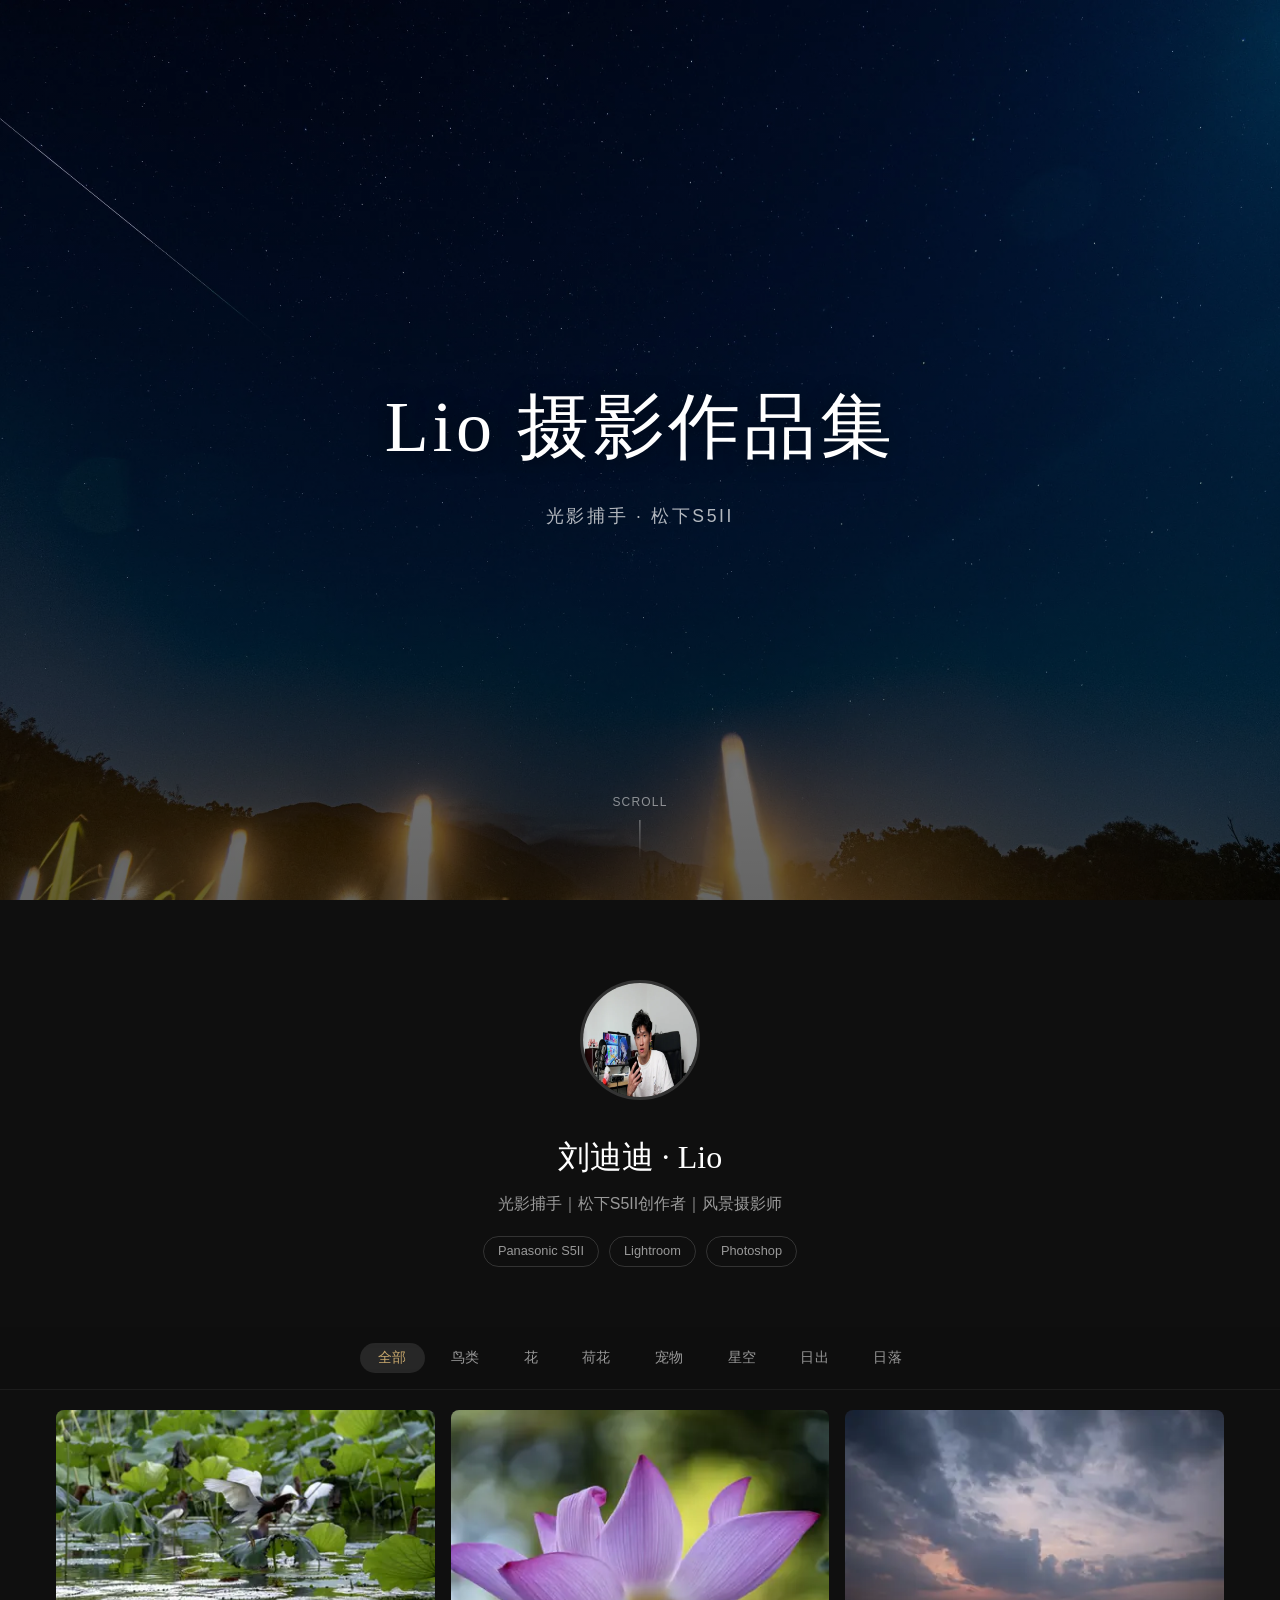
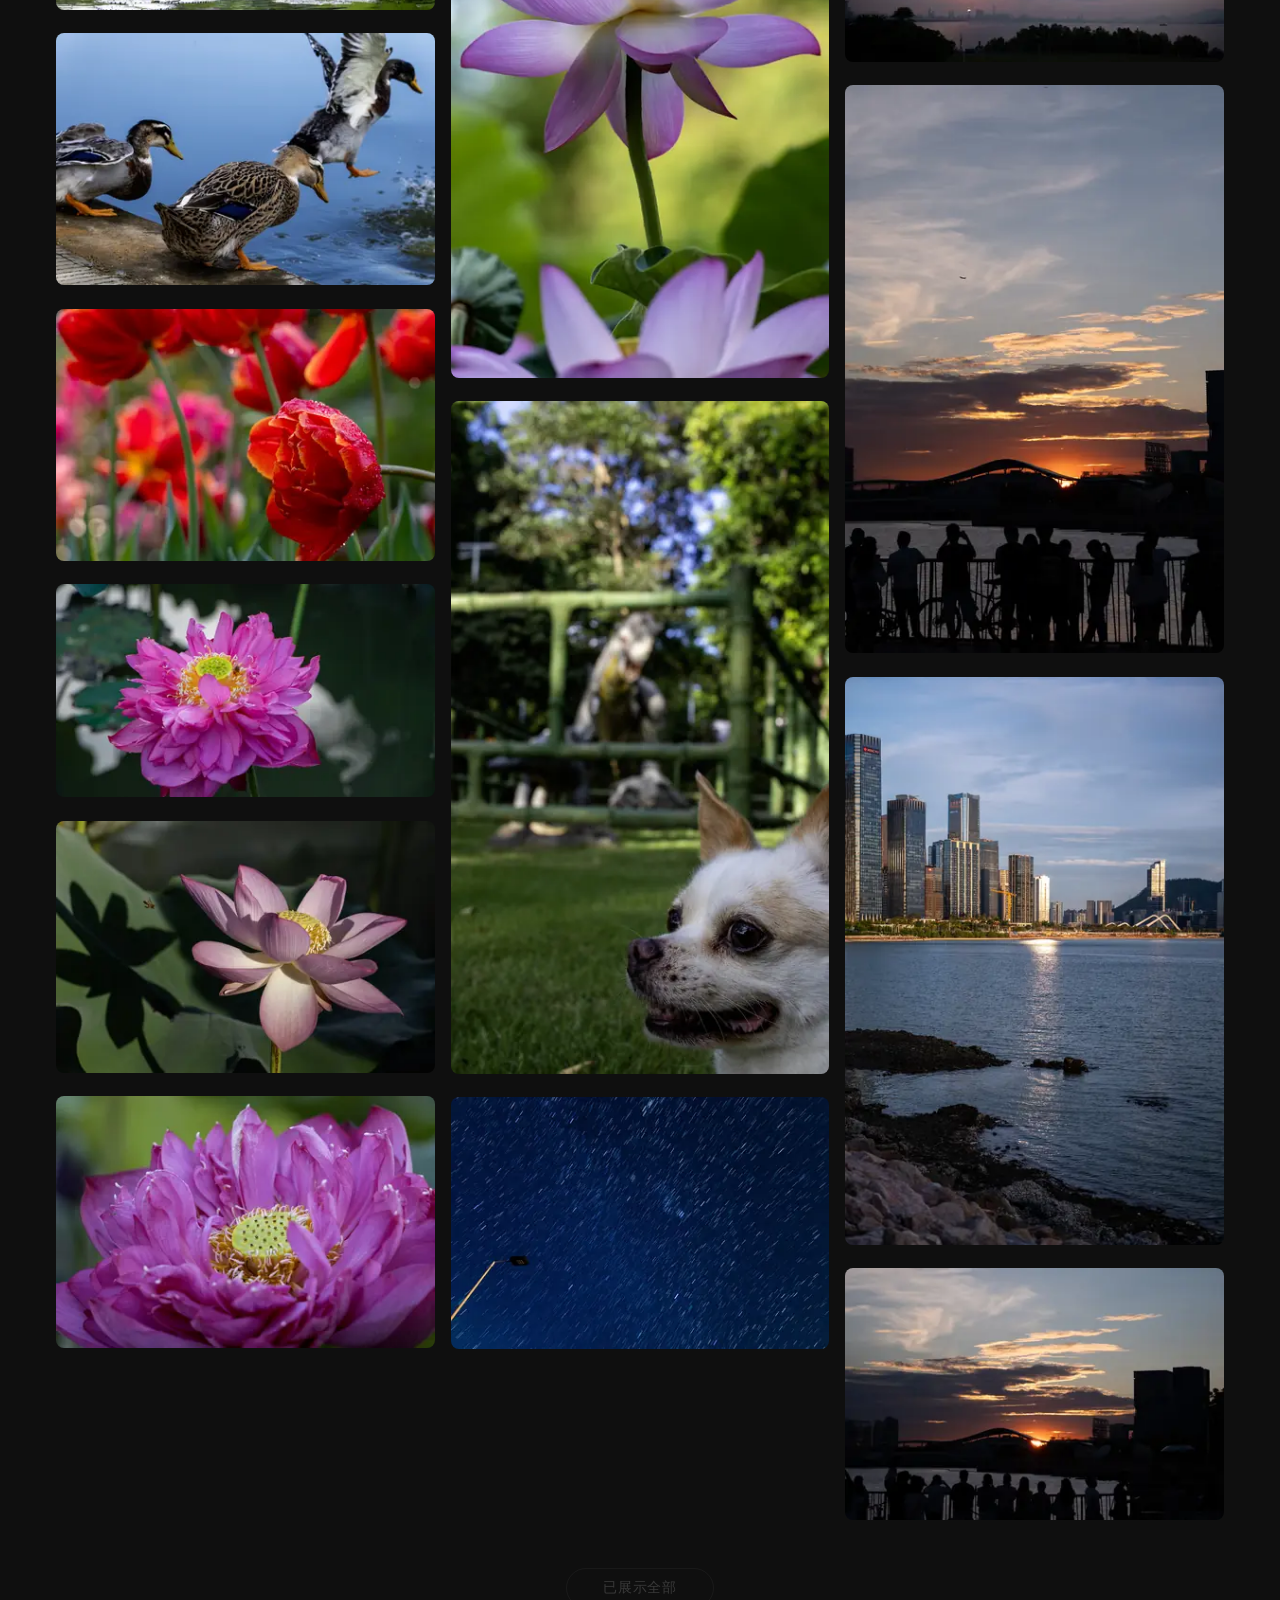
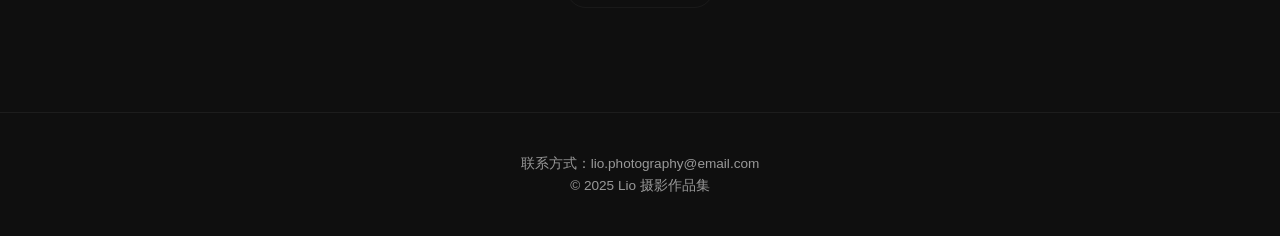
==== commit 15711582: "📷 lightbox 增加拍摄参数与地点: EXIF 提取脚本 + gallery.json 扩展 - 新增 extract_exif.py: 从 images/ 原图用 PIL 提取光圈/快门/IS" ====
--- a/index.html
+++ b/index.html
@@ -56,6 +56,7 @@
     <button class="lightbox-prev">&lsaquo;</button>
     <button class="lightbox-next">&rsaquo;</button>
     <img src="" alt="">
+    <div class="lightbox-info" id="lightboxInfo" hidden></div>
     <span class="lightbox-counter"></span>
   </div>
 
--- a/assets/style.css
+++ b/assets/style.css
@@ -28,7 +28,7 @@
 /* === Hero === */
 .hero {
   height: 100vh;
-  background: url('../images/best2025-hero.jpg') center/cover no-repeat;
+  background: url('../images/best2025-hero.webp') center/cover no-repeat;
   background-attachment: fixed;
   position: relative;
   display: flex;
@@ -356,6 +356,38 @@
   font-size: 0.8rem;
   color: rgba(255,255,255,0.5);
   letter-spacing: 0.05em;
+}
+
+.lightbox-info {
+  position: absolute;
+  bottom: 52px;
+  left: 50%;
+  transform: translateX(-50%);
+  max-width: min(90vw, 720px);
+  padding: 8px 16px;
+  border-radius: 10px;
+  background: rgba(0, 0, 0, 0.55);
+  backdrop-filter: blur(6px);
+  -webkit-backdrop-filter: blur(6px);
+  text-align: center;
+  pointer-events: none; /* 点击穿透，不影响点背景关闭 */
+  z-index: 2;
+}
+
+.lightbox-info[hidden] { display: none; }
+
+.lightbox-info-line {
+  font-size: 0.8rem;
+  line-height: 1.7;
+  color: rgba(255,255,255,0.82);
+  letter-spacing: 0.03em;
+  white-space: nowrap;
+  overflow: hidden;
+  text-overflow: ellipsis;
+}
+
+.lightbox-info-line:first-child {
+  color: var(--accent);
 }
 
 /* === Load More === */
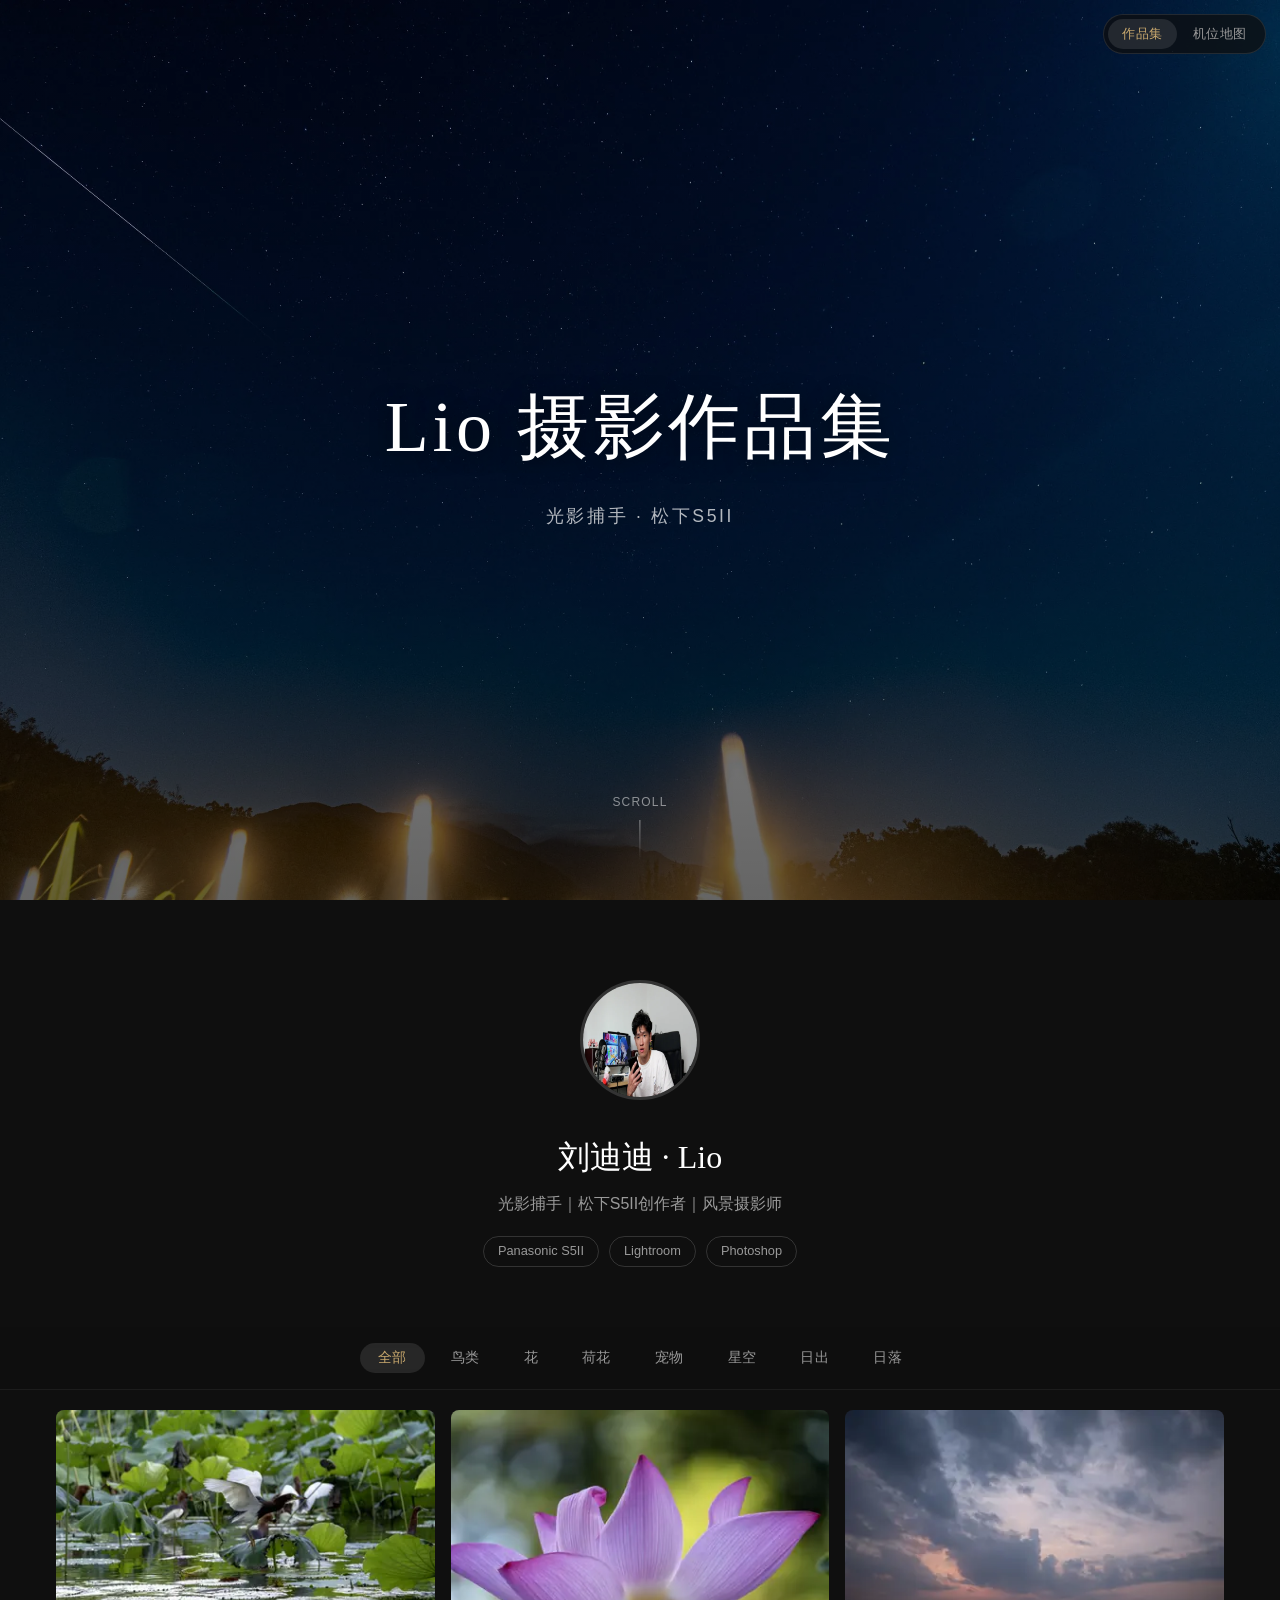
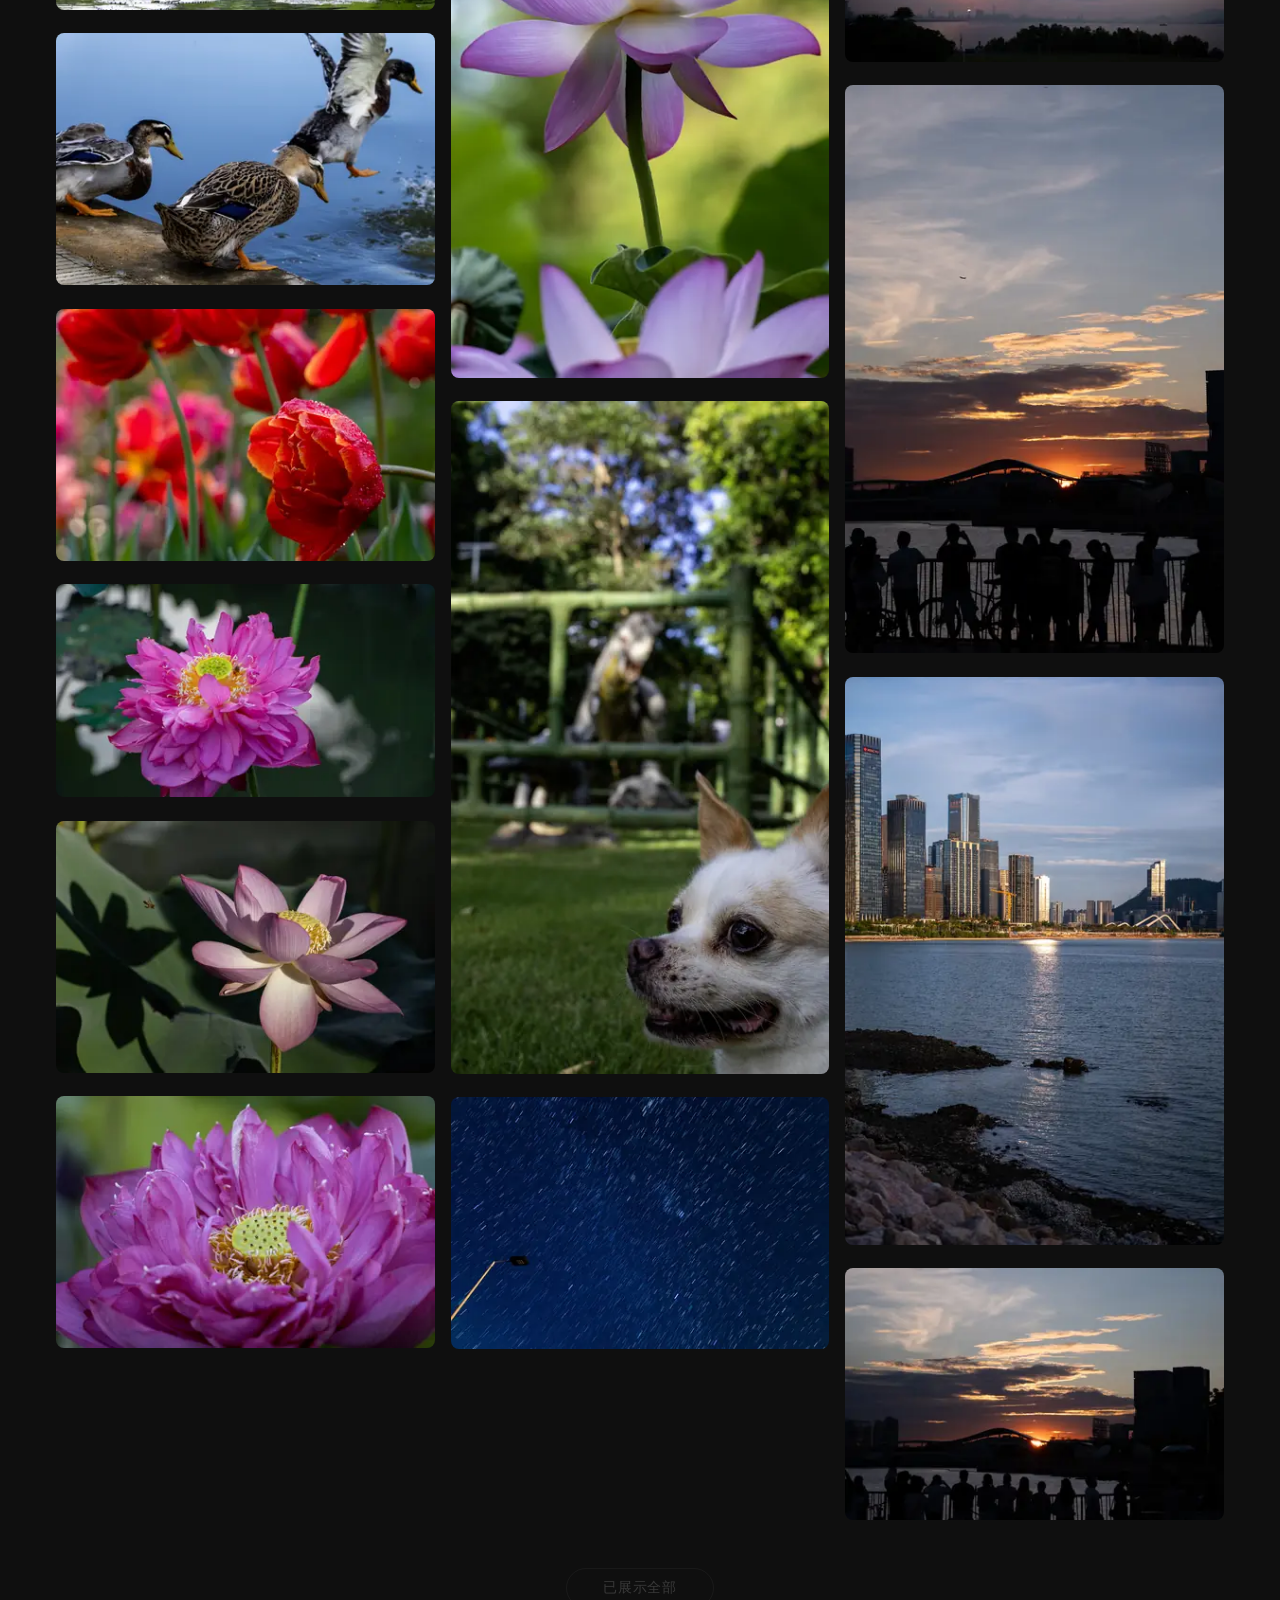
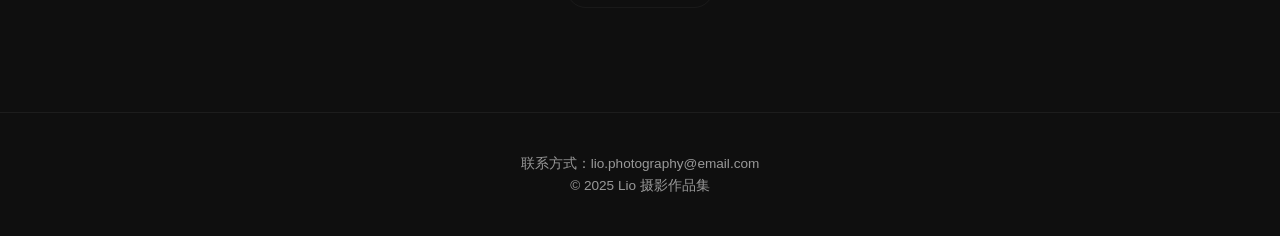
==== commit 300993ea: "🗺️ 机位地图页: Leaflet + OpenStreetMap 纯前端实现 任务6（摄影集④第二步）： - map.html + assets/map.js: 照片按 geo 坐标上图，相机图钉标" ====
--- a/index.html
+++ b/index.html
@@ -14,6 +14,12 @@
   <link rel="stylesheet" href="assets/style.css">
 </head>
 <body>
+
+  <!-- 站点导航（与机位地图页一致） -->
+  <nav class="site-nav" aria-label="站点导航">
+    <a href="index.html" class="site-nav-link active">作品集</a>
+    <a href="map.html" class="site-nav-link">机位地图</a>
+  </nav>
 
   <!-- Hero -->
   <section class="hero">
--- a/assets/style.css
+++ b/assets/style.css
@@ -431,6 +431,38 @@
 
 footer a:hover { color: var(--accent); }
 
+/* === Site Nav（首页/地图页共用，右上角胶囊） === */
+.site-nav {
+  position: fixed;
+  top: 14px;
+  right: 14px;
+  z-index: 90;
+  display: flex;
+  gap: 2px;
+  padding: 4px;
+  background: rgba(15,15,15,0.72);
+  backdrop-filter: blur(10px);
+  -webkit-backdrop-filter: blur(10px);
+  border: 1px solid rgba(255,255,255,0.1);
+  border-radius: 100px;
+}
+
+.site-nav-link {
+  padding: 5px 14px;
+  border-radius: 100px;
+  font-size: 0.8rem;
+  color: var(--text-light);
+  letter-spacing: 0.04em;
+  transition: all 0.25s;
+}
+
+.site-nav-link:hover { color: #fff; }
+
+.site-nav-link.active {
+  background: rgba(255,255,255,0.1);
+  color: var(--accent);
+}
+
 /* === Back to Top === */
 .back-to-top {
   position: fixed;
@@ -463,3 +495,274 @@
   background: rgba(255,255,255,0.15);
   color: #fff;
 }
+
+/* ============================================
+   机位地图页（map.html）
+   ============================================ */
+
+/* 全屏地图布局：顶栏 + 地图占满视口 */
+.map-body {
+  height: 100vh;
+  display: flex;
+  flex-direction: column;
+  overflow: hidden;
+}
+
+.map-topbar {
+  flex: none;
+  text-align: center;
+  padding: 18px 20px 12px;
+}
+
+.map-title {
+  font-family: Georgia, "Noto Serif SC", "Songti SC", serif;
+  font-size: 1.5rem;
+  font-weight: 400;
+  color: var(--text-heading);
+  letter-spacing: 0.08em;
+}
+
+.map-sub {
+  margin-top: 4px;
+  font-size: 0.8rem;
+  color: var(--text-light);
+  letter-spacing: 0.03em;
+}
+
+/* 地图区：flex 撑满剩余高度，相对定位容器 ——
+   空状态浮层/明暗按钮相对地图区定位；
+   z-index:0 形成层叠上下文，把 Leaflet 内部高 z-index 面板关在里面，不遮挡导航/灯箱 */
+.map-stage {
+  flex: 1;
+  min-height: 0;
+  position: relative;
+  z-index: 0;
+}
+
+.map-canvas {
+  position: absolute;
+  inset: 0;
+  background: #101010;
+}
+
+/* Leaflet 把 leaflet-container 类加在 #map 自身上（不是子元素），用复合选择器 */
+.map-canvas.leaflet-container {
+  background: #101010;
+  font-family: inherit;
+}
+
+/* 深色底图：对 OSM 瓦片做反色滤镜 */
+.map-dark .leaflet-tile-pane {
+  filter: invert(1) hue-rotate(200deg) brightness(0.75) contrast(2.4) saturate(0.35);
+}
+
+/* --- 自定义相机图钉标记 --- */
+.photo-marker-wrap {
+  background: none;
+  border: none;
+}
+
+.photo-marker {
+  position: relative;
+  width: 34px;
+  height: 34px;
+  border-radius: 50% 50% 50% 0; /* 旋转后尖角朝下 */
+  background: var(--accent);
+  border: 2px solid rgba(15,15,15,0.9);
+  box-shadow: 0 3px 10px rgba(0,0,0,0.45);
+  transform: rotate(-45deg);
+  display: flex;
+  align-items: center;
+  justify-content: center;
+}
+
+.photo-marker-glyph {
+  transform: rotate(45deg);
+  font-size: 15px;
+  line-height: 1;
+}
+
+.photo-marker-badge {
+  position: absolute;
+  top: -8px;
+  right: -8px;
+  transform: rotate(45deg);
+  min-width: 16px;
+  height: 16px;
+  padding: 0 4px;
+  border-radius: 100px;
+  background: #fff;
+  color: #111;
+  font-size: 10px;
+  font-weight: 600;
+  display: flex;
+  align-items: center;
+  justify-content: center;
+}
+
+/* --- 弹窗（覆盖 Leaflet 默认白底） --- */
+.leaflet-popup-content-wrapper,
+.leaflet-popup-tip {
+  background: rgba(22,22,22,0.97);
+  color: var(--text);
+  box-shadow: 0 6px 30px rgba(0,0,0,0.55);
+}
+
+.leaflet-popup-content-wrapper {
+  border-radius: 12px;
+  border: 1px solid rgba(255,255,255,0.09);
+}
+
+.leaflet-popup-content {
+  margin: 10px 12px;
+  line-height: 1.5;
+}
+
+.leaflet-popup-close-button {
+  color: rgba(255,255,255,0.5) !important;
+}
+
+.leaflet-popup-close-button:hover {
+  color: #fff !important;
+}
+
+.map-popup-photo {
+  display: flex;
+  gap: 10px;
+  padding: 8px 0;
+  border-bottom: 1px solid rgba(255,255,255,0.07);
+}
+
+.map-popup-photo:first-child { padding-top: 2px; }
+.map-popup-photo:last-child { border-bottom: none; padding-bottom: 2px; }
+
+.map-popup-thumb {
+  flex: none;
+  width: 96px;
+  height: 72px;
+  object-fit: cover;
+  border-radius: 6px;
+  background: #222;
+  cursor: zoom-in;
+}
+
+.map-popup-meta {
+  min-width: 0;
+  align-self: center;
+}
+
+.map-popup-title {
+  font-size: 0.9rem;
+  font-weight: 500;
+  color: var(--text-heading);
+  margin-bottom: 2px;
+}
+
+.map-popup-exif {
+  font-size: 0.75rem;
+  color: var(--accent);
+  margin-bottom: 2px;
+}
+
+.map-popup-detail,
+.map-popup-loc {
+  font-size: 0.72rem;
+  color: var(--text-light);
+}
+
+/* --- Leaflet 控件深色化 --- */
+.leaflet-bar a {
+  background: rgba(22,22,22,0.92);
+  color: #ddd;
+  border-bottom-color: rgba(255,255,255,0.12);
+}
+
+.leaflet-bar a:hover {
+  background: rgba(40,40,40,0.95);
+  color: #fff;
+}
+
+.leaflet-control-attribution {
+  background: rgba(15,15,15,0.72) !important;
+  color: #777 !important;
+  font-size: 10px !important;
+}
+
+.leaflet-control-attribution a {
+  color: var(--accent) !important;
+}
+
+/* --- 空状态浮层 --- */
+.map-empty {
+  position: absolute;
+  inset: 0;
+  z-index: 5;
+  display: flex;
+  align-items: center;
+  justify-content: center;
+  padding: 20px;
+  pointer-events: none;
+}
+
+.map-empty[hidden] { display: none; }
+
+.map-empty-card {
+  pointer-events: auto;
+  max-width: 440px;
+  text-align: center;
+  background: rgba(20,20,20,0.88);
+  backdrop-filter: blur(8px);
+  -webkit-backdrop-filter: blur(8px);
+  border: 1px solid rgba(255,255,255,0.1);
+  border-radius: 14px;
+  padding: 26px 28px;
+}
+
+.map-empty-card h2 {
+  font-size: 1.05rem;
+  font-weight: 500;
+  color: var(--text-heading);
+  margin-bottom: 10px;
+}
+
+.map-empty-card p {
+  font-size: 0.85rem;
+  color: var(--text-light);
+}
+
+.map-empty-card code {
+  display: inline-block;
+  margin-top: 12px;
+  padding: 6px 12px;
+  border-radius: 6px;
+  background: rgba(255,255,255,0.06);
+  font-family: ui-monospace, "SF Mono", Menlo, monospace;
+  font-size: 0.78rem;
+  color: var(--accent);
+}
+
+/* --- 底图明暗切换按钮 --- */
+.map-theme-btn {
+  position: absolute;
+  left: 14px;
+  bottom: 24px;
+  z-index: 6;
+  width: 38px;
+  height: 38px;
+  border-radius: 8px;
+  border: 1px solid rgba(255,255,255,0.12);
+  background: rgba(22,22,22,0.92);
+  font-size: 1rem;
+  cursor: pointer;
+  display: flex;
+  align-items: center;
+  justify-content: center;
+  transition: background 0.25s;
+}
+
+.map-theme-btn:hover { background: rgba(40,40,40,0.95); }
+
+/* 移动端：顶栏让位给导航胶囊 */
+@media (max-width: 560px) {
+  .map-topbar { padding-top: 56px; }
+}
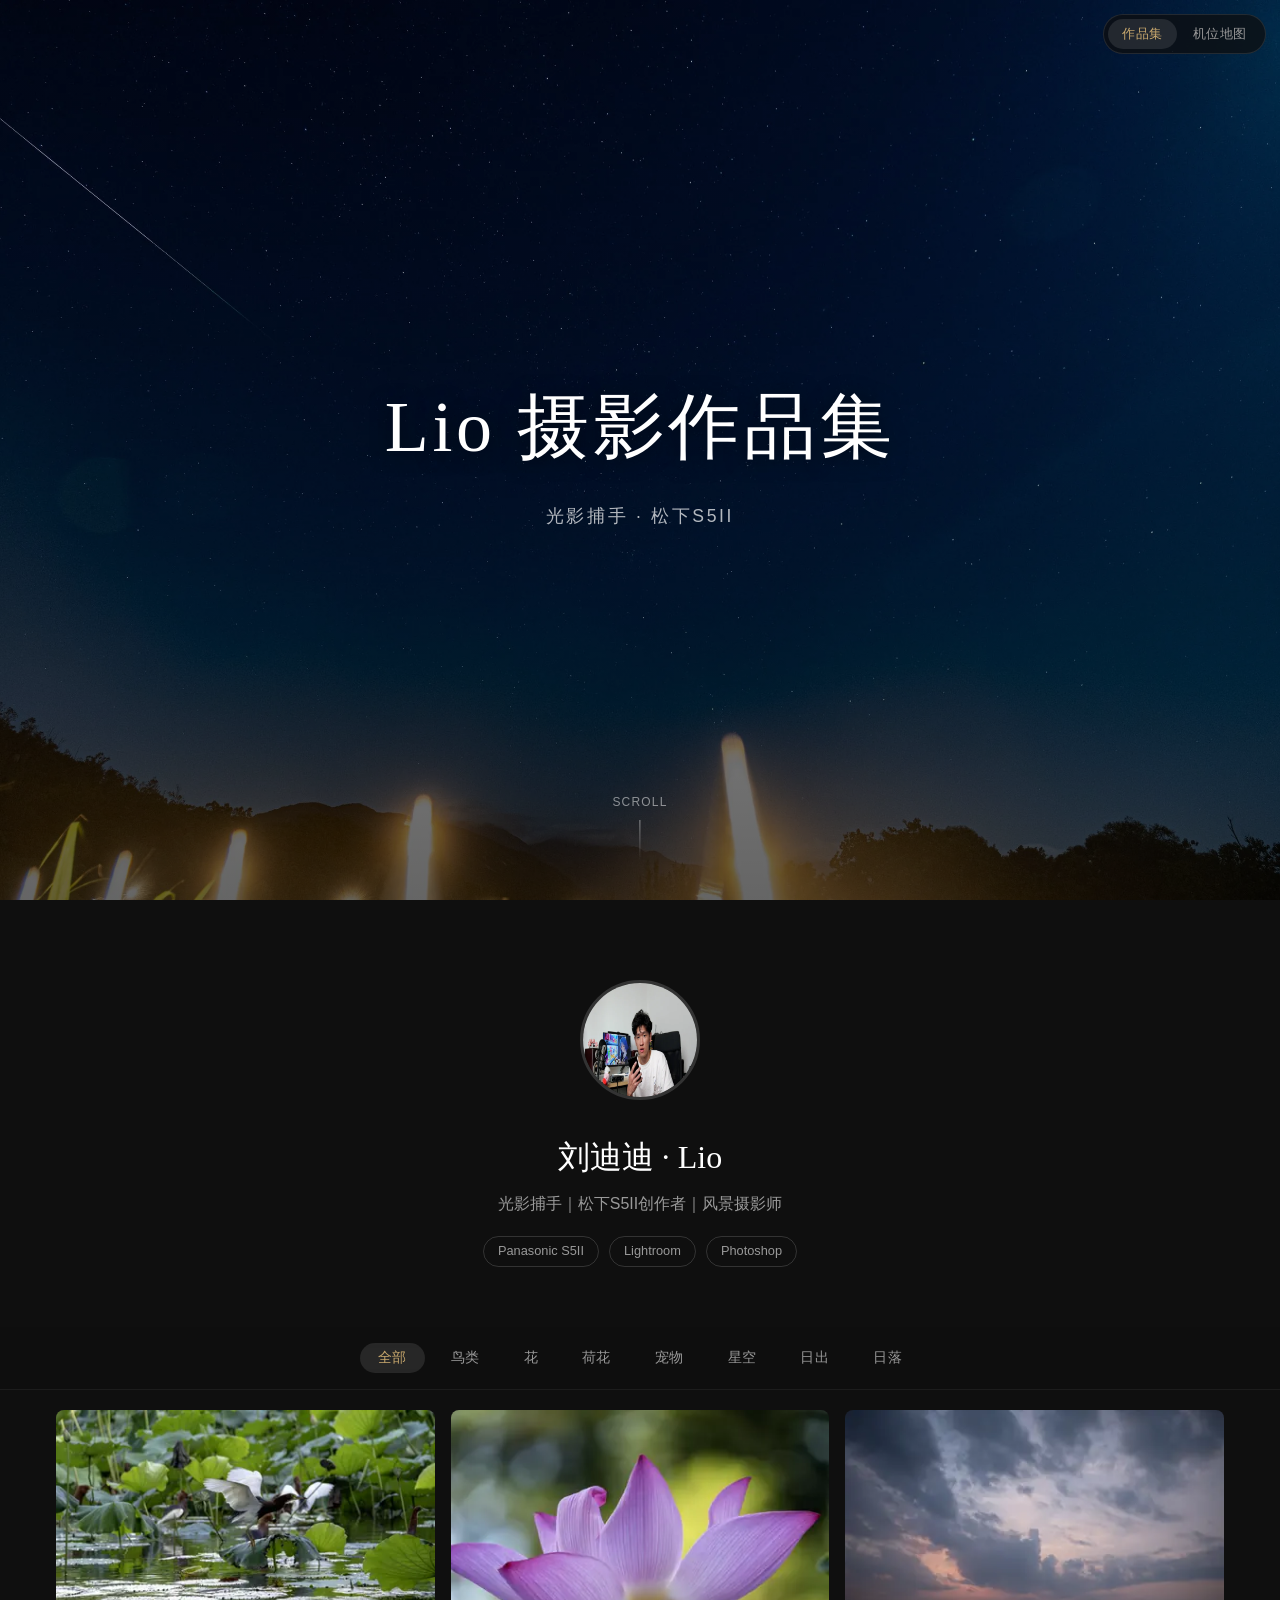
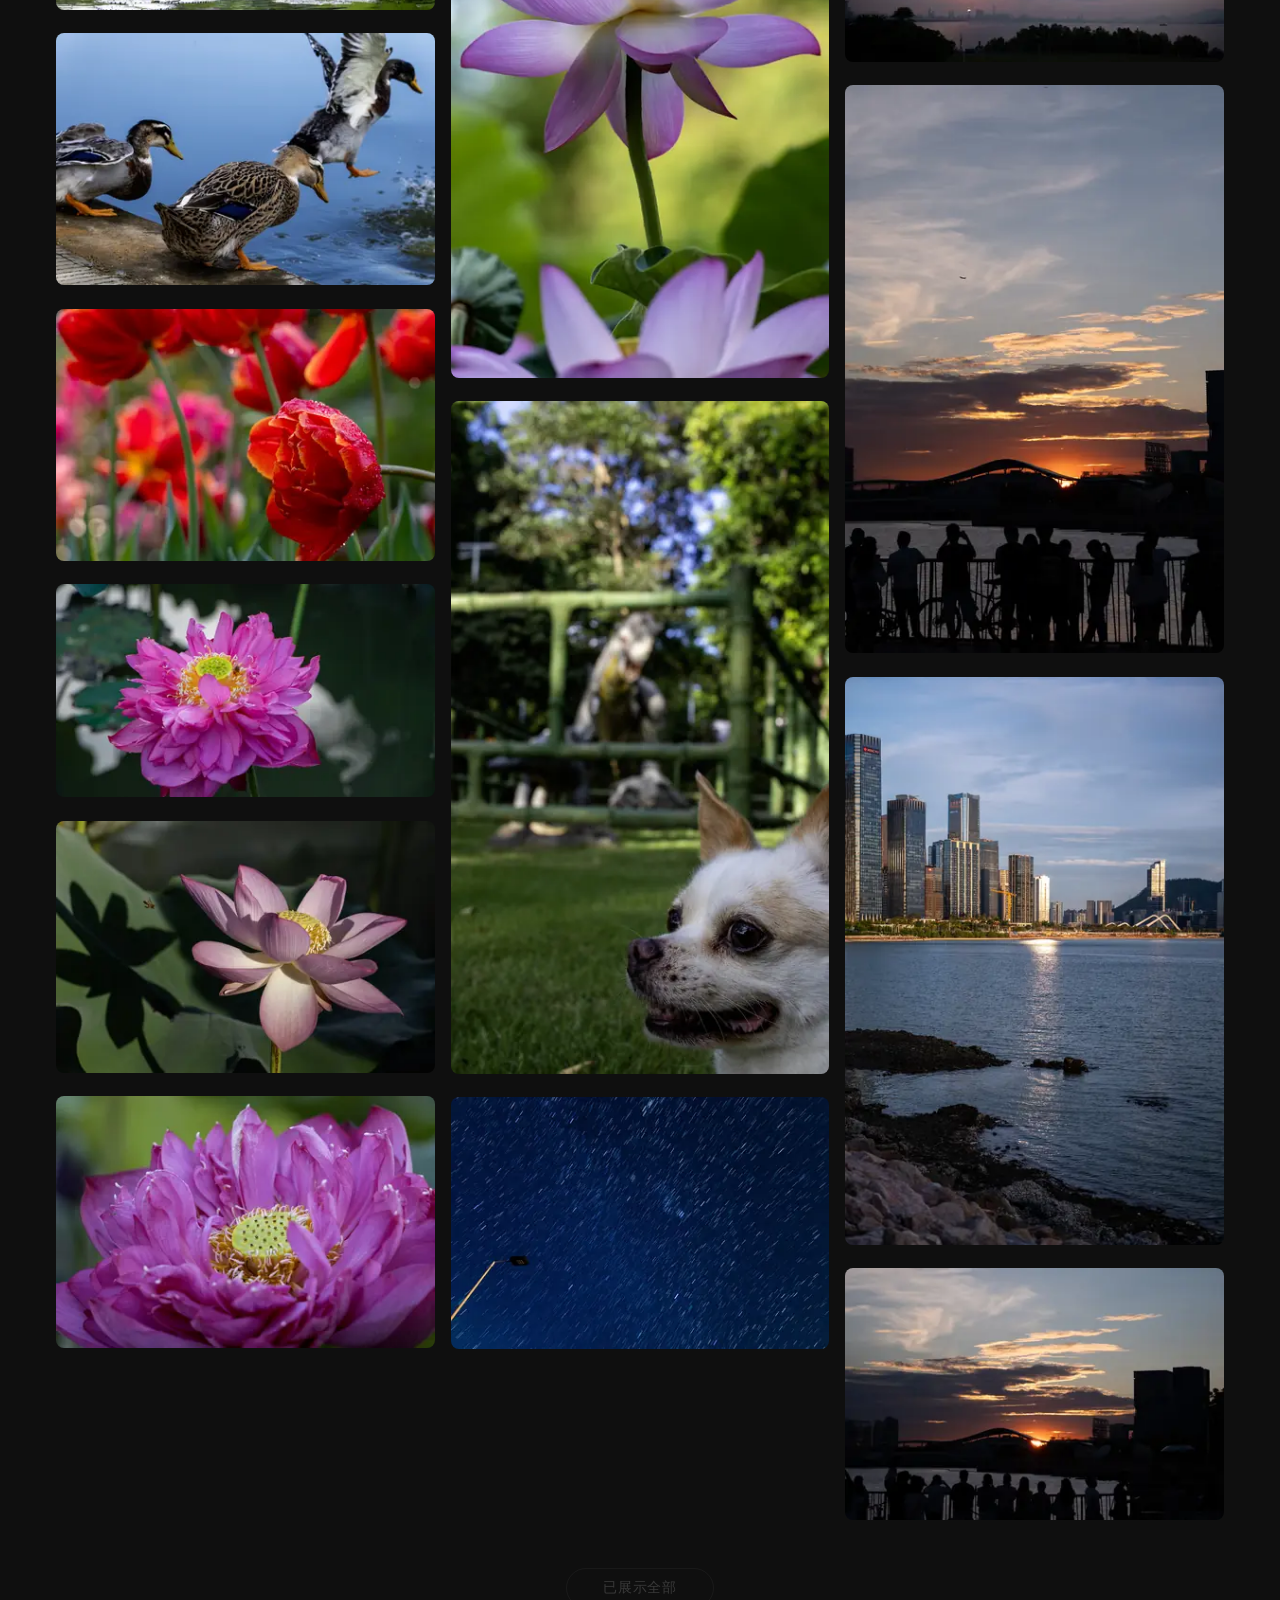
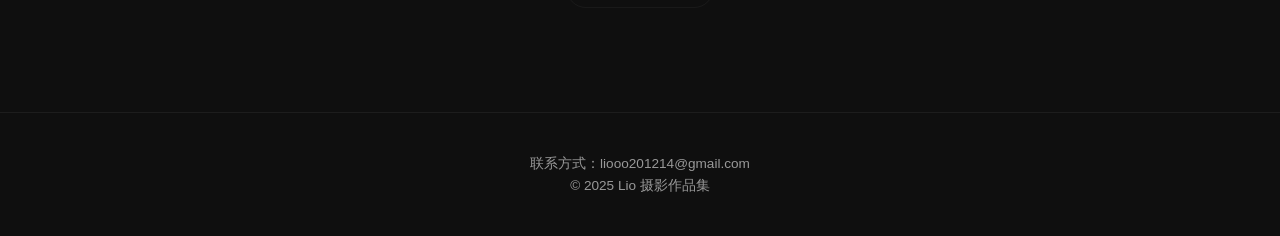
==== commit 689e673e: "fix(contact): 联系邮箱换成 Gmail + 防爬处理 - lio.photography@email.com 是从没启用过的占位地址（访客发信必退），换成实际在用的 Gmail - 地址" ====
--- a/index.html
+++ b/index.html
@@ -71,7 +71,8 @@
 
   <!-- Footer -->
   <footer>
-    <p>联系方式：<a href="mailto:lio.photography@email.com">lio.photography@email.com</a></p>
+    <!-- 联系邮箱：用 HTML 实体写，正常显示与点击都不受影响，但不给简单的正则爬虫直接抓到地址 -->
+    <p>联系方式：<a href="mailto:liooo201214&#64;gmail&#46;com" rel="nofollow">liooo201214&#64;gmail&#46;com</a></p>
     <p>&copy; 2025 Lio 摄影作品集</p>
   </footer>
 
